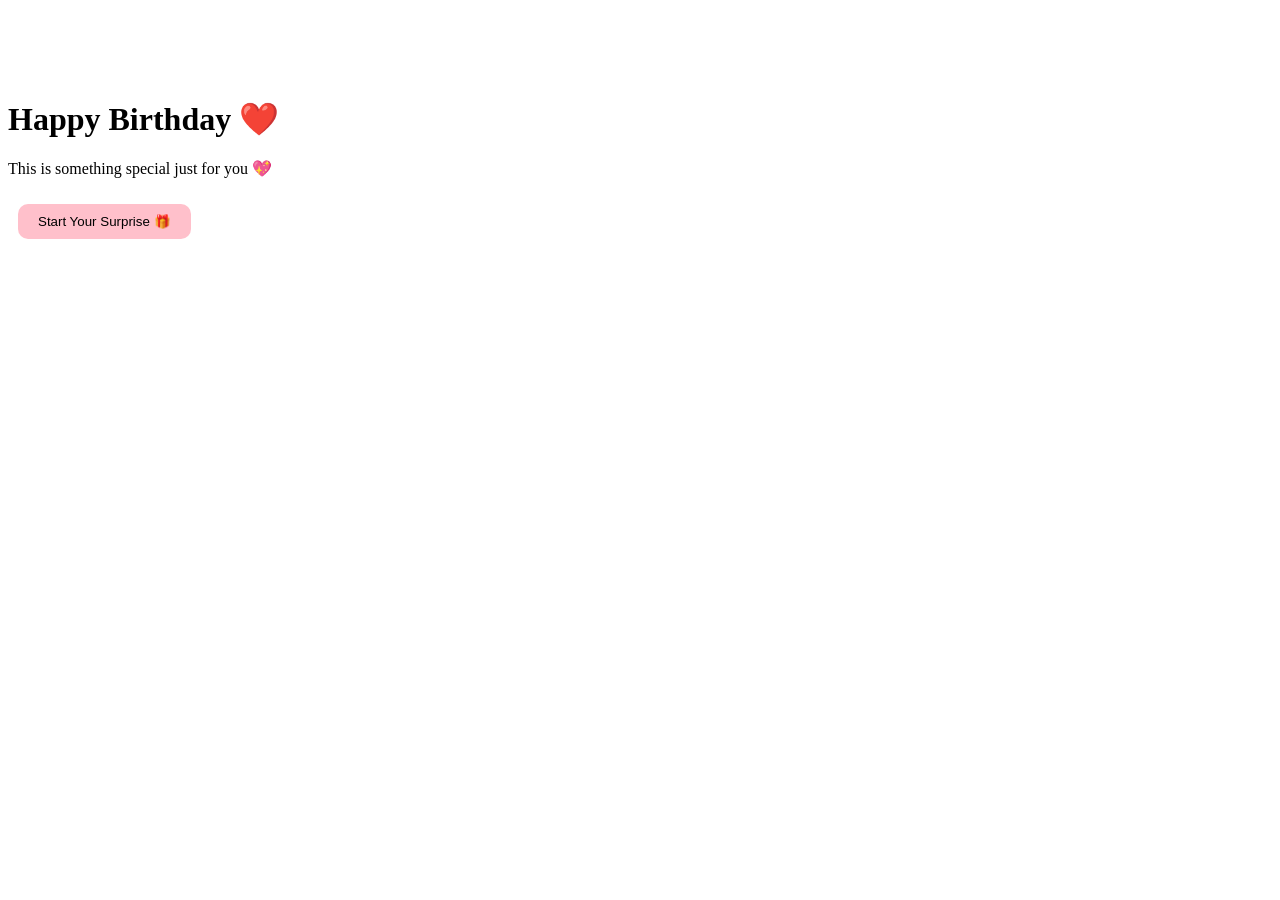
==== index.html @ 17ef3e40 "Add files via upload" ====
<!DOCTYPE html>
<html lang="en">
<head>
  <meta charset="UTF-8">
  <title>Birthday Surprise ❤️</title>
  <link rel="stylesheet" href="style.css">
</head>

<body>

<div class="container">

  <h1>Happy Birthday ❤️</h1>
  <p>This is something special just for you 💖</p>

  <button onclick="startQuiz()">Start Your Surprise 🎁</button>

  <div id="quiz" class="hidden">
    <h2 id="question"></h2>
    <div id="options"></div>
    <button onclick="checkAnswer()">Submit</button>
    <p id="result"></p>
    <h2 id="gift"></h2>
  </div>

</div>

<script src="script.js"></script>
</body>
</html>
---- style.css ----
🟢 2. style.css
body {
  font-family: Arial;
  background: #ffe4e6;
  text-align: center;
  margin: 0;
}

.container {
  margin-top: 100px;
}

button {
  padding: 10px 20px;
  margin: 10px;
  background: pink;
  border: none;
  border-radius: 10px;
  cursor: pointer;
}

.hidden {
  display: none;
}
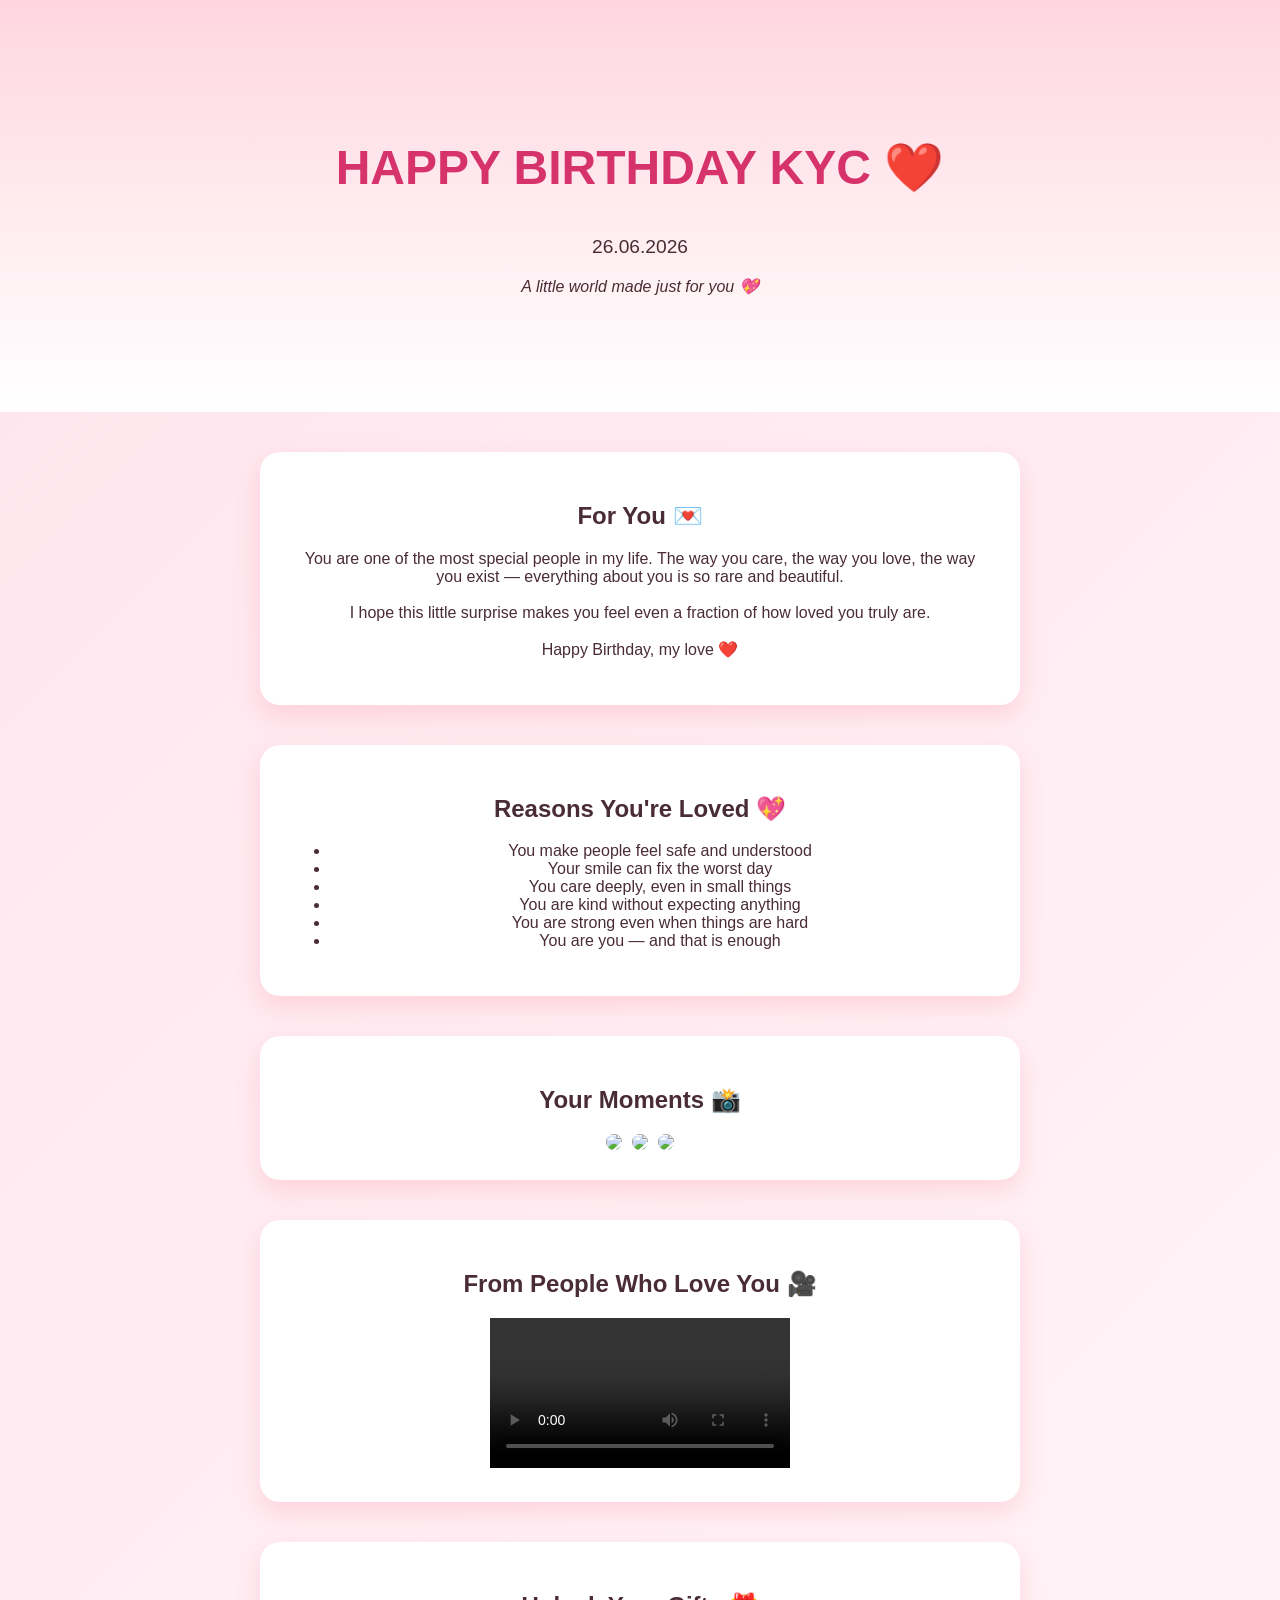
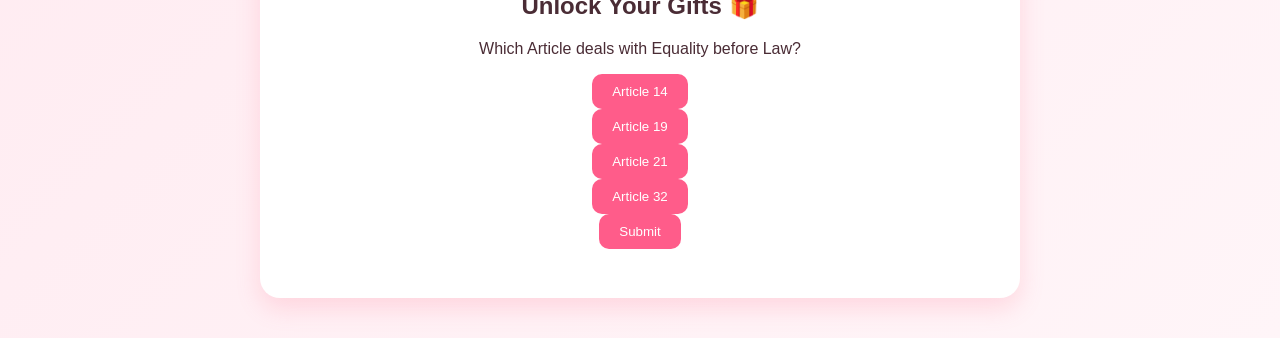
==== commit 46a60671: "Update index.html" ====
--- a/index.html
+++ b/index.html
@@ -1,29 +1,78 @@
 <!DOCTYPE html>
 <html lang="en">
 <head>
-  <meta charset="UTF-8">
-  <title>Birthday Surprise ❤️</title>
-  <link rel="stylesheet" href="style.css">
+  <meta charset="UTF-8" />
+  <title>Happy Birthday ❤️</title>
+  <link rel="stylesheet" href="style.css" />
 </head>
 
 <body>
 
-<div class="container">
+<!-- 🎬 HERO SECTION -->
+<section class="hero">
+  <h1>HAPPY BIRTHDAY KYC ❤️</h1>
+  <p class="date">26.06.2026</p>
+  <p class="tagline">A little world made just for you 💖</p>
+</section>
 
-  <h1>Happy Birthday ❤️</h1>
-  <p>This is something special just for you 💖</p>
+<!-- 💌 MESSAGE -->
+<section class="card">
+  <h2>For You 💌</h2>
+  <p>
+    You are one of the most special people in my life.  
+    The way you care, the way you love, the way you exist —  
+    everything about you is so rare and beautiful.  
+    <br><br>
+    I hope this little surprise makes you feel even a fraction  
+    of how loved you truly are.  
+    <br><br>
+    Happy Birthday, my love ❤️
+  </p>
+</section>
 
-  <button onclick="startQuiz()">Start Your Surprise 🎁</button>
+<!-- 💖 REASONS -->
+<section class="card">
+  <h2>Reasons You're Loved 💖</h2>
+  <ul>
+    <li>You make people feel safe and understood</li>
+    <li>Your smile can fix the worst day</li>
+    <li>You care deeply, even in small things</li>
+    <li>You are kind without expecting anything</li>
+    <li>You are strong even when things are hard</li>
+    <li>You are you — and that is enough</li>
+  </ul>
+</section>
 
-  <div id="quiz" class="hidden">
-    <h2 id="question"></h2>
-    <div id="options"></div>
-    <button onclick="checkAnswer()">Submit</button>
-    <p id="result"></p>
-    <h2 id="gift"></h2>
+<!-- 🖼️ PHOTOS -->
+<section class="card">
+  <h2>Your Moments 📸</h2>
+  <div class="gallery">
+    <img src="https://picsum.photos/300/200?1">
+    <img src="https://picsum.photos/300/200?2">
+    <img src="https://picsum.photos/300/200?3">
   </div>
+</section>
 
-</div>
+<!-- 🎥 VIDEOS -->
+<section class="card">
+  <h2>From People Who Love You 🎥</h2>
+  <video controls width="300">
+    <source src="your-video-link.mp4" type="video/mp4">
+  </video>
+</section>
+
+<!-- 🎁 QUIZ -->
+<section class="card">
+  <h2>Unlock Your Gifts 🎁</h2>
+
+  <p id="question"></p>
+  <div id="options"></div>
+
+  <button onclick="checkAnswer()">Submit</button>
+
+  <p id="result"></p>
+  <h3 id="gift"></h3>
+</section>
 
 <script src="script.js"></script>
 </body>
--- a/style.css
+++ b/style.css
@@ -1,24 +1,59 @@
-🟢 2. style.css
 body {
-  font-family: Arial;
-  background: #ffe4e6;
+  margin: 0;
+  font-family: 'Segoe UI', sans-serif;
+  background: linear-gradient(135deg, #ffe4ec, #fff5f8);
+  color: #4a2c35;
   text-align: center;
-  margin: 0;
 }
 
-.container {
-  margin-top: 100px;
+/* HERO */
+.hero {
+  padding: 100px 20px;
+  background: linear-gradient(to bottom, #ffd6e0, #fff);
 }
 
+.hero h1 {
+  font-size: 3rem;
+  color: #d6336c;
+}
+
+.date {
+  font-size: 1.2rem;
+  margin-top: 10px;
+}
+
+.tagline {
+  margin-top: 10px;
+  font-style: italic;
+}
+
+/* CARD */
+.card {
+  margin: 40px auto;
+  padding: 30px;
+  max-width: 700px;
+  background: white;
+  border-radius: 20px;
+  box-shadow: 0 10px 25px rgba(255, 105, 135, 0.2);
+}
+
+/* GALLERY */
+.gallery {
+  display: flex;
+  gap: 10px;
+  justify-content: center;
+}
+
+.gallery img {
+  border-radius: 10px;
+}
+
+/* BUTTON */
 button {
   padding: 10px 20px;
-  margin: 10px;
-  background: pink;
+  background: #ff5c8a;
   border: none;
   border-radius: 10px;
+  color: white;
   cursor: pointer;
 }
-
-.hidden {
-  display: none;
-}
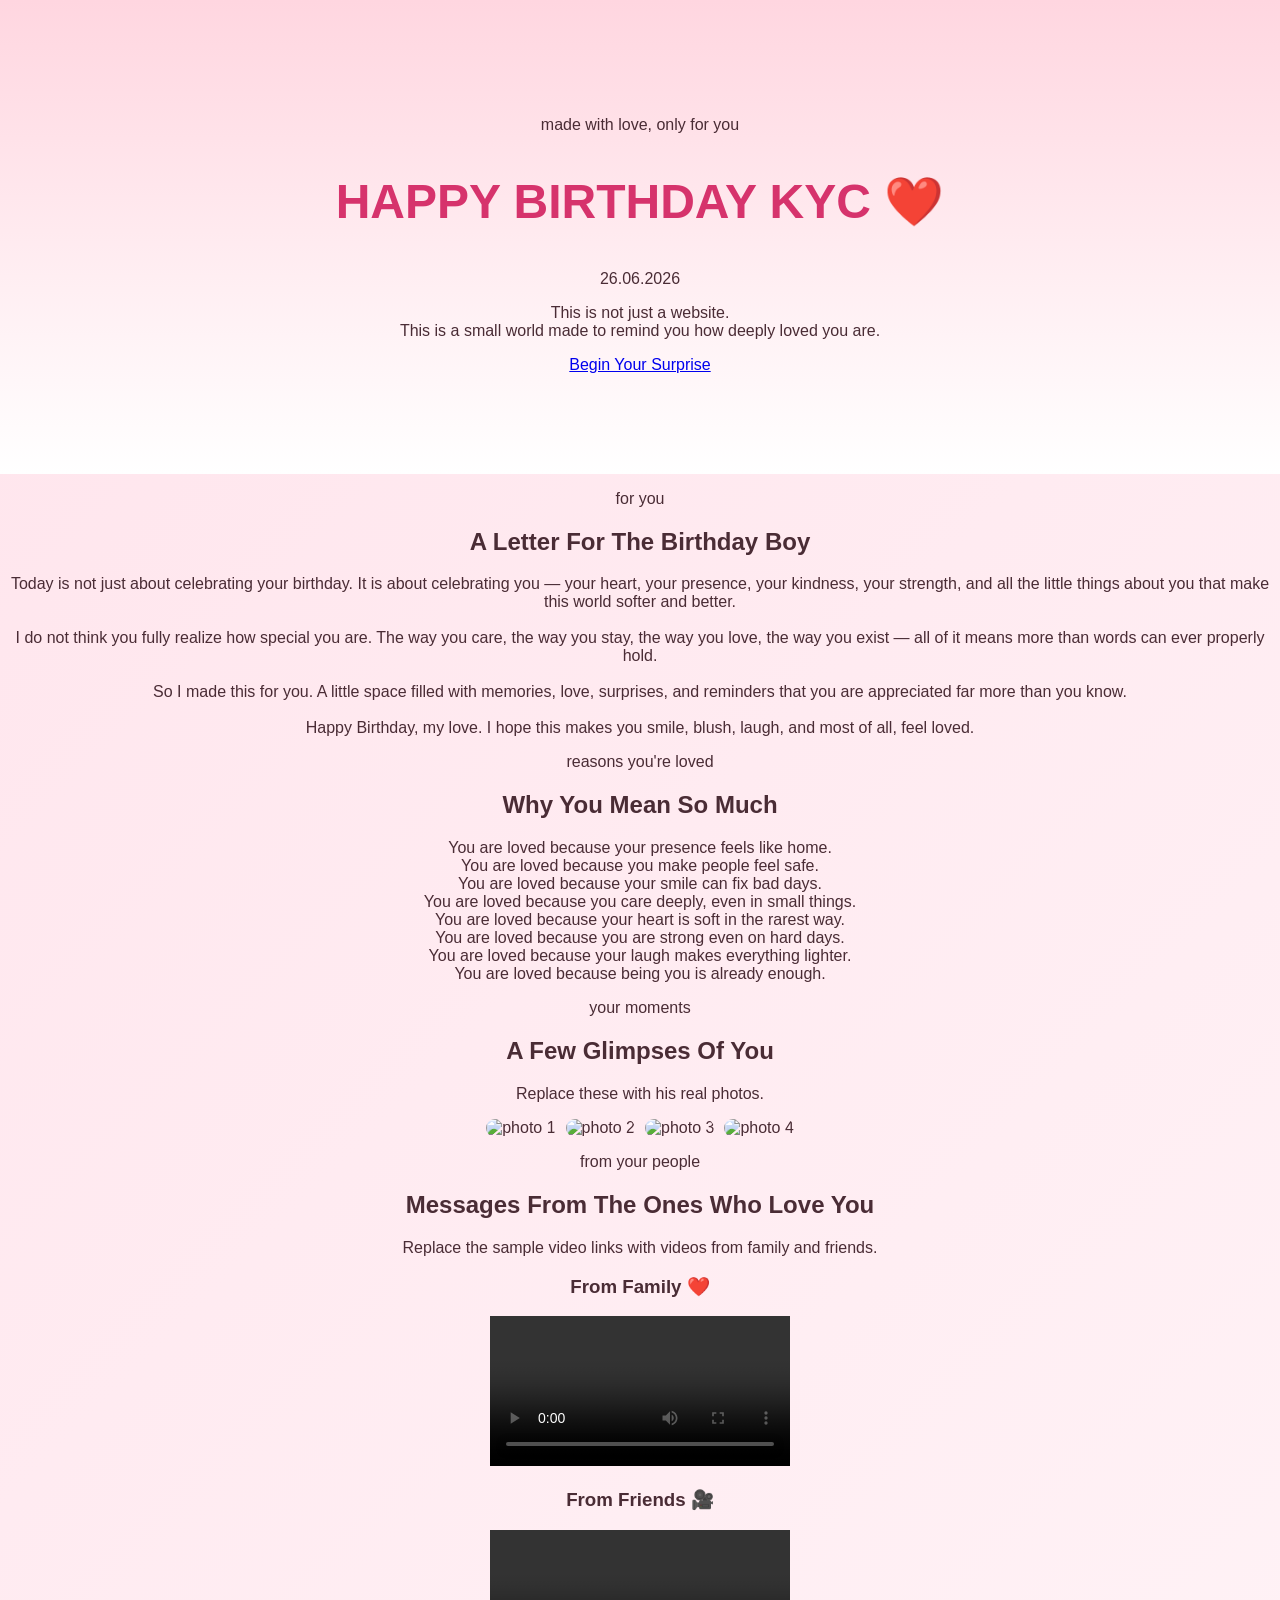
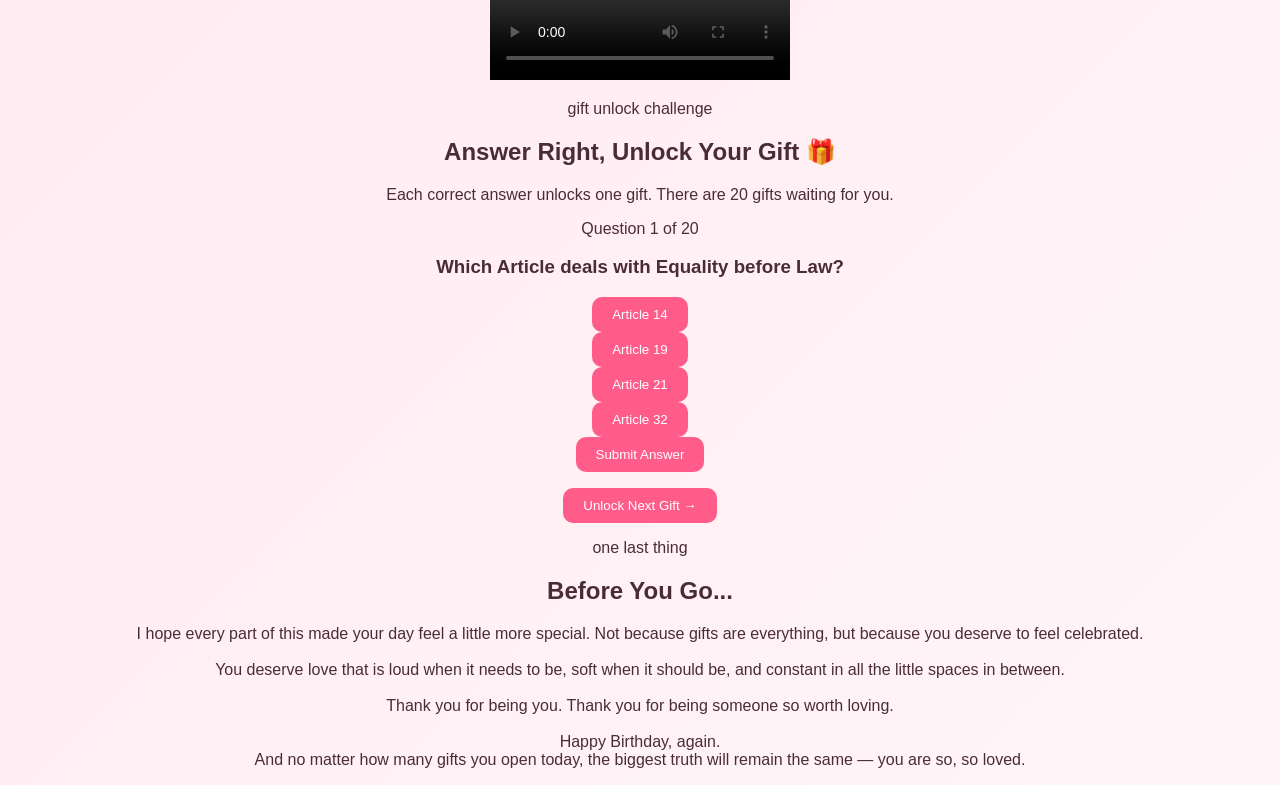
==== commit bd4c9bd9: "Update index.html" ====
--- a/index.html
+++ b/index.html
@@ -2,78 +2,138 @@
 <html lang="en">
 <head>
   <meta charset="UTF-8" />
+  <meta name="viewport" content="width=device-width, initial-scale=1.0" />
   <title>Happy Birthday ❤️</title>
   <link rel="stylesheet" href="style.css" />
 </head>
+<body>
+  <div class="background-glow"></div>
 
-<body>
+  <section class="hero">
+    <div class="hero-overlay"></div>
+    <div class="hero-content">
+      <p class="hero-tag">made with love, only for you</p>
+      <h1>HAPPY BIRTHDAY KYC ❤️</h1>
+      <p class="hero-date">26.06.2026</p>
+      <p class="hero-subtitle">
+        This is not just a website.<br />
+        This is a small world made to remind you how deeply loved you are.
+      </p>
+      <a href="#message" class="hero-button">Begin Your Surprise</a>
+    </div>
+  </section>
 
-<!-- 🎬 HERO SECTION -->
-<section class="hero">
-  <h1>HAPPY BIRTHDAY KYC ❤️</h1>
-  <p class="date">26.06.2026</p>
-  <p class="tagline">A little world made just for you 💖</p>
-</section>
+  <section class="section-card" id="message">
+    <p class="section-label">for you</p>
+    <h2>A Letter For The Birthday Boy</h2>
+    <p class="long-text">
+      Today is not just about celebrating your birthday. It is about celebrating
+      you — your heart, your presence, your kindness, your strength, and all the
+      little things about you that make this world softer and better.
+      <br /><br />
+      I do not think you fully realize how special you are. The way you care,
+      the way you stay, the way you love, the way you exist — all of it means
+      more than words can ever properly hold.
+      <br /><br />
+      So I made this for you. A little space filled with memories, love,
+      surprises, and reminders that you are appreciated far more than you know.
+      <br /><br />
+      Happy Birthday, my love. I hope this makes you smile, blush, laugh,
+      and most of all, feel loved.
+    </p>
+  </section>
 
-<!-- 💌 MESSAGE -->
-<section class="card">
-  <h2>For You 💌</h2>
-  <p>
-    You are one of the most special people in my life.  
-    The way you care, the way you love, the way you exist —  
-    everything about you is so rare and beautiful.  
-    <br><br>
-    I hope this little surprise makes you feel even a fraction  
-    of how loved you truly are.  
-    <br><br>
-    Happy Birthday, my love ❤️
-  </p>
-</section>
+  <section class="section-card">
+    <p class="section-label">reasons you're loved</p>
+    <h2>Why You Mean So Much</h2>
+    <div class="reasons-grid">
+      <div class="reason-box">You are loved because your presence feels like home.</div>
+      <div class="reason-box">You are loved because you make people feel safe.</div>
+      <div class="reason-box">You are loved because your smile can fix bad days.</div>
+      <div class="reason-box">You are loved because you care deeply, even in small things.</div>
+      <div class="reason-box">You are loved because your heart is soft in the rarest way.</div>
+      <div class="reason-box">You are loved because you are strong even on hard days.</div>
+      <div class="reason-box">You are loved because your laugh makes everything lighter.</div>
+      <div class="reason-box">You are loved because being you is already enough.</div>
+    </div>
+  </section>
 
-<!-- 💖 REASONS -->
-<section class="card">
-  <h2>Reasons You're Loved 💖</h2>
-  <ul>
-    <li>You make people feel safe and understood</li>
-    <li>Your smile can fix the worst day</li>
-    <li>You care deeply, even in small things</li>
-    <li>You are kind without expecting anything</li>
-    <li>You are strong even when things are hard</li>
-    <li>You are you — and that is enough</li>
-  </ul>
-</section>
+  <section class="section-card">
+    <p class="section-label">your moments</p>
+    <h2>A Few Glimpses Of You</h2>
+    <p class="small-note">Replace these with his real photos.</p>
+    <div class="gallery">
+      <img src="https://images.unsplash.com/photo-1500648767791-00dcc994a43e?auto=format&fit=crop&w=800&q=80" alt="photo 1">
+      <img src="https://images.unsplash.com/photo-1506794778202-cad84cf45f1d?auto=format&fit=crop&w=800&q=80" alt="photo 2">
+      <img src="https://images.unsplash.com/photo-1504593811423-6dd665756598?auto=format&fit=crop&w=800&q=80" alt="photo 3">
+      <img src="https://images.unsplash.com/photo-1504257432389-52343af06ae3?auto=format&fit=crop&w=800&q=80" alt="photo 4">
+    </div>
+  </section>
 
-<!-- 🖼️ PHOTOS -->
-<section class="card">
-  <h2>Your Moments 📸</h2>
-  <div class="gallery">
-    <img src="https://picsum.photos/300/200?1">
-    <img src="https://picsum.photos/300/200?2">
-    <img src="https://picsum.photos/300/200?3">
-  </div>
-</section>
+  <section class="section-card">
+    <p class="section-label">from your people</p>
+    <h2>Messages From The Ones Who Love You</h2>
+    <p class="small-note">Replace the sample video links with videos from family and friends.</p>
+    <div class="video-grid">
+      <div class="video-card">
+        <h3>From Family ❤️</h3>
+        <video controls>
+          <source src="family-video.mp4" type="video/mp4">
+        </video>
+      </div>
+      <div class="video-card">
+        <h3>From Friends 🎥</h3>
+        <video controls>
+          <source src="friends-video.mp4" type="video/mp4">
+        </video>
+      </div>
+    </div>
+  </section>
 
-<!-- 🎥 VIDEOS -->
-<section class="card">
-  <h2>From People Who Love You 🎥</h2>
-  <video controls width="300">
-    <source src="your-video-link.mp4" type="video/mp4">
-  </video>
-</section>
+  <section class="section-card quiz-section">
+    <p class="section-label">gift unlock challenge</p>
+    <h2>Answer Right, Unlock Your Gift 🎁</h2>
+    <p class="small-note">
+      Each correct answer unlocks one gift. There are 20 gifts waiting for you.
+    </p>
 
-<!-- 🎁 QUIZ -->
-<section class="card">
-  <h2>Unlock Your Gifts 🎁</h2>
+    <div class="progress-text" id="progressText">Question 1 of 20</div>
 
-  <p id="question"></p>
-  <div id="options"></div>
+    <div class="question-box">
+      <h3 id="question">Loading question...</h3>
+      <div id="options" class="options"></div>
+    </div>
 
-  <button onclick="checkAnswer()">Submit</button>
+    <button class="main-btn" onclick="checkAnswer()">Submit Answer</button>
 
-  <p id="result"></p>
-  <h3 id="gift"></h3>
-</section>
+    <p id="result" class="result-text"></p>
 
-<script src="script.js"></script>
+    <div id="giftReveal" class="gift-reveal hidden"></div>
+
+    <button id="nextBtn" class="next-btn hidden" onclick="nextQuestion()">
+      Unlock Next Gift →
+    </button>
+  </section>
+
+  <section class="section-card hidden" id="finalSection">
+    <p class="section-label">one last thing</p>
+    <h2>Before You Go...</h2>
+    <p class="long-text">
+      I hope every part of this made your day feel a little more special.
+      Not because gifts are everything, but because you deserve to feel celebrated.
+      <br /><br />
+      You deserve love that is loud when it needs to be, soft when it should be,
+      and constant in all the little spaces in between.
+      <br /><br />
+      Thank you for being you. Thank you for being someone so worth loving.
+      <br /><br />
+      Happy Birthday, again.<br />
+      And no matter how many gifts you open today,
+      the biggest truth will remain the same —
+      <span class="highlight-line">you are so, so loved.</span>
+    </p>
+  </section>
+
+  <script src="script.js"></script>
 </body>
 </html>
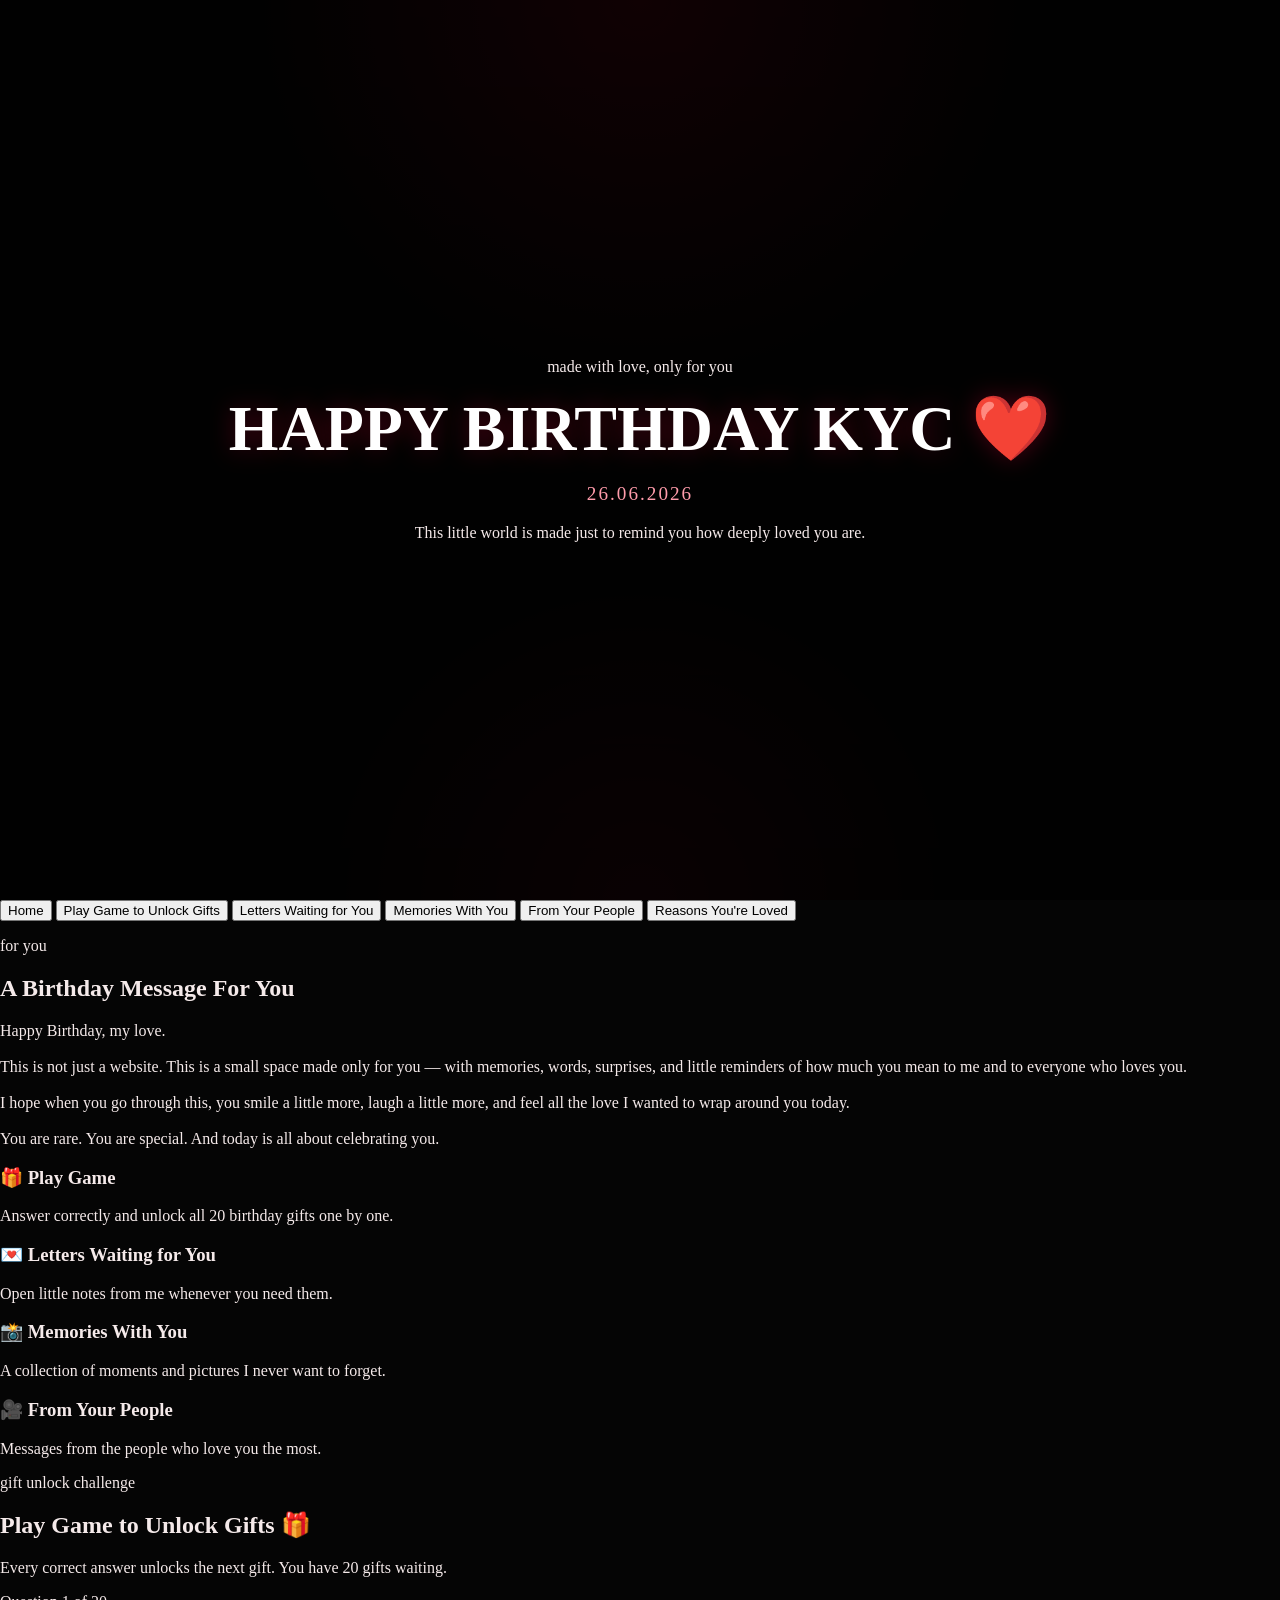
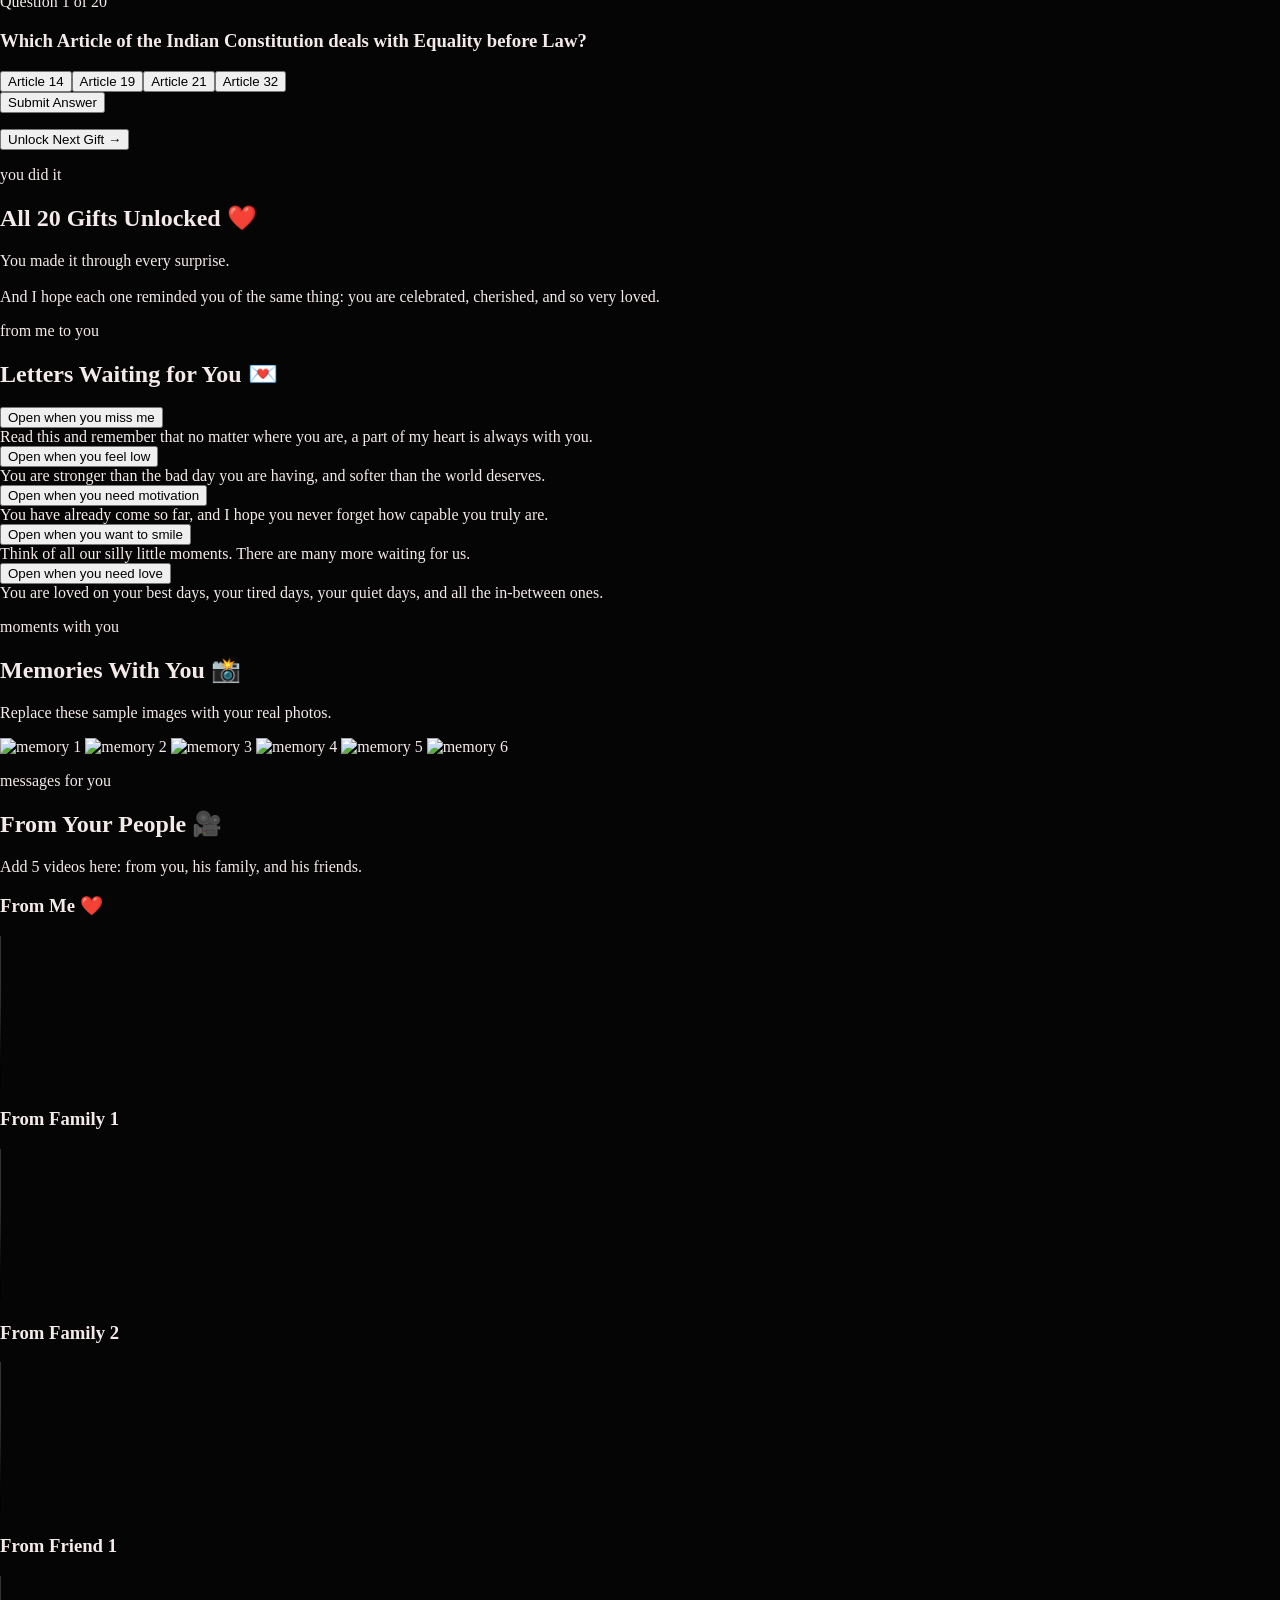
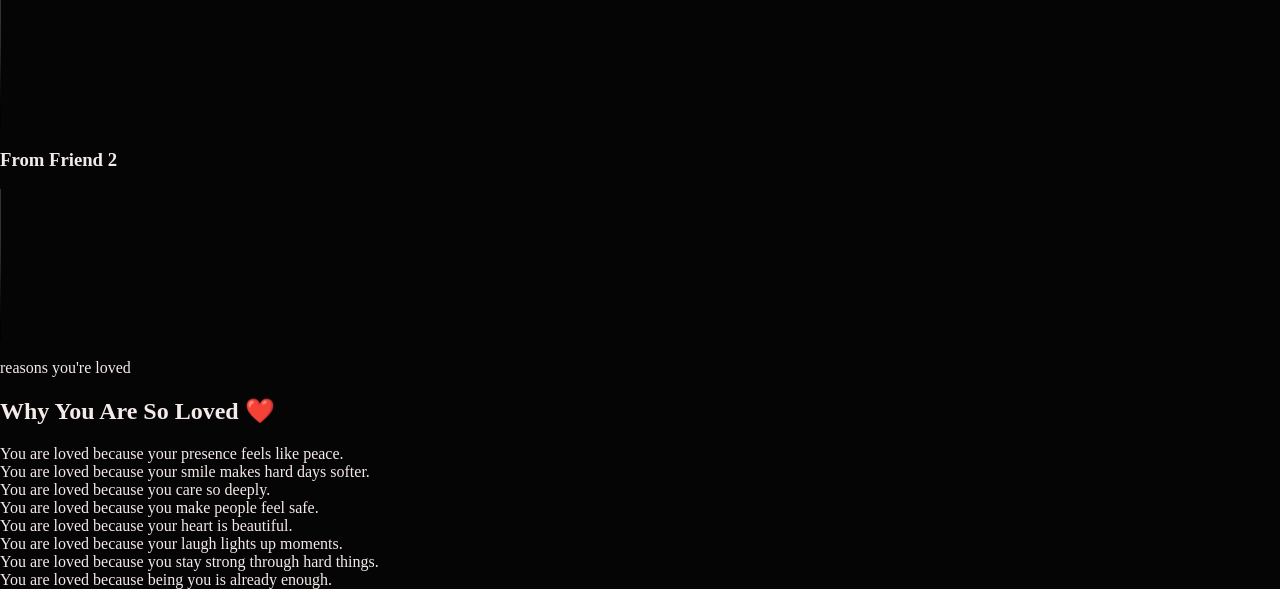
==== commit 903e2f14: "Update index.html" ====
--- a/index.html
+++ b/index.html
@@ -9,130 +9,222 @@
 <body>
   <div class="background-glow"></div>
 
-  <section class="hero">
-    <div class="hero-overlay"></div>
-    <div class="hero-content">
-      <p class="hero-tag">made with love, only for you</p>
+  <header class="hero">
+    <div class="hero-box">
+      <p class="mini-tag">made with love, only for you</p>
       <h1>HAPPY BIRTHDAY KYC ❤️</h1>
       <p class="hero-date">26.06.2026</p>
-      <p class="hero-subtitle">
-        This is not just a website.<br />
-        This is a small world made to remind you how deeply loved you are.
+      <p class="hero-text">
+        This little world is made just to remind you how deeply loved you are.
       </p>
-      <a href="#message" class="hero-button">Begin Your Surprise</a>
     </div>
-  </section>
-
-  <section class="section-card" id="message">
-    <p class="section-label">for you</p>
-    <h2>A Letter For The Birthday Boy</h2>
-    <p class="long-text">
-      Today is not just about celebrating your birthday. It is about celebrating
-      you — your heart, your presence, your kindness, your strength, and all the
-      little things about you that make this world softer and better.
-      <br /><br />
-      I do not think you fully realize how special you are. The way you care,
-      the way you stay, the way you love, the way you exist — all of it means
-      more than words can ever properly hold.
-      <br /><br />
-      So I made this for you. A little space filled with memories, love,
-      surprises, and reminders that you are appreciated far more than you know.
-      <br /><br />
-      Happy Birthday, my love. I hope this makes you smile, blush, laugh,
-      and most of all, feel loved.
-    </p>
-  </section>
-
-  <section class="section-card">
-    <p class="section-label">reasons you're loved</p>
-    <h2>Why You Mean So Much</h2>
-    <div class="reasons-grid">
-      <div class="reason-box">You are loved because your presence feels like home.</div>
-      <div class="reason-box">You are loved because you make people feel safe.</div>
-      <div class="reason-box">You are loved because your smile can fix bad days.</div>
-      <div class="reason-box">You are loved because you care deeply, even in small things.</div>
-      <div class="reason-box">You are loved because your heart is soft in the rarest way.</div>
-      <div class="reason-box">You are loved because you are strong even on hard days.</div>
-      <div class="reason-box">You are loved because your laugh makes everything lighter.</div>
-      <div class="reason-box">You are loved because being you is already enough.</div>
-    </div>
-  </section>
-
-  <section class="section-card">
-    <p class="section-label">your moments</p>
-    <h2>A Few Glimpses Of You</h2>
-    <p class="small-note">Replace these with his real photos.</p>
-    <div class="gallery">
-      <img src="https://images.unsplash.com/photo-1500648767791-00dcc994a43e?auto=format&fit=crop&w=800&q=80" alt="photo 1">
-      <img src="https://images.unsplash.com/photo-1506794778202-cad84cf45f1d?auto=format&fit=crop&w=800&q=80" alt="photo 2">
-      <img src="https://images.unsplash.com/photo-1504593811423-6dd665756598?auto=format&fit=crop&w=800&q=80" alt="photo 3">
-      <img src="https://images.unsplash.com/photo-1504257432389-52343af06ae3?auto=format&fit=crop&w=800&q=80" alt="photo 4">
-    </div>
-  </section>
-
-  <section class="section-card">
-    <p class="section-label">from your people</p>
-    <h2>Messages From The Ones Who Love You</h2>
-    <p class="small-note">Replace the sample video links with videos from family and friends.</p>
-    <div class="video-grid">
-      <div class="video-card">
-        <h3>From Family ❤️</h3>
-        <video controls>
-          <source src="family-video.mp4" type="video/mp4">
-        </video>
-      </div>
-      <div class="video-card">
-        <h3>From Friends 🎥</h3>
-        <video controls>
-          <source src="friends-video.mp4" type="video/mp4">
-        </video>
-      </div>
-    </div>
-  </section>
-
-  <section class="section-card quiz-section">
-    <p class="section-label">gift unlock challenge</p>
-    <h2>Answer Right, Unlock Your Gift 🎁</h2>
-    <p class="small-note">
-      Each correct answer unlocks one gift. There are 20 gifts waiting for you.
-    </p>
-
-    <div class="progress-text" id="progressText">Question 1 of 20</div>
-
-    <div class="question-box">
-      <h3 id="question">Loading question...</h3>
-      <div id="options" class="options"></div>
-    </div>
-
-    <button class="main-btn" onclick="checkAnswer()">Submit Answer</button>
-
-    <p id="result" class="result-text"></p>
-
-    <div id="giftReveal" class="gift-reveal hidden"></div>
-
-    <button id="nextBtn" class="next-btn hidden" onclick="nextQuestion()">
-      Unlock Next Gift →
-    </button>
-  </section>
-
-  <section class="section-card hidden" id="finalSection">
-    <p class="section-label">one last thing</p>
-    <h2>Before You Go...</h2>
-    <p class="long-text">
-      I hope every part of this made your day feel a little more special.
-      Not because gifts are everything, but because you deserve to feel celebrated.
-      <br /><br />
-      You deserve love that is loud when it needs to be, soft when it should be,
-      and constant in all the little spaces in between.
-      <br /><br />
-      Thank you for being you. Thank you for being someone so worth loving.
-      <br /><br />
-      Happy Birthday, again.<br />
-      And no matter how many gifts you open today,
-      the biggest truth will remain the same —
-      <span class="highlight-line">you are so, so loved.</span>
-    </p>
-  </section>
+  </header>
+
+  <nav class="menu">
+    <button class="menu-btn active" onclick="showSection('home', this)">Home</button>
+    <button class="menu-btn" onclick="showSection('game', this)">Play Game to Unlock Gifts</button>
+    <button class="menu-btn" onclick="showSection('letters', this)">Letters Waiting for You</button>
+    <button class="menu-btn" onclick="showSection('memories', this)">Memories With You</button>
+    <button class="menu-btn" onclick="showSection('videos', this)">From Your People</button>
+    <button class="menu-btn" onclick="showSection('reasons', this)">Reasons You're Loved</button>
+  </nav>
+
+  <main class="main-wrap">
+
+    <!-- HOME -->
+    <section id="home" class="content-section show">
+      <div class="card">
+        <p class="section-label">for you</p>
+        <h2>A Birthday Message For You</h2>
+        <p class="long-text">
+          Happy Birthday, my love.
+          <br><br>
+          This is not just a website. This is a small space made only for you —
+          with memories, words, surprises, and little reminders of how much you
+          mean to me and to everyone who loves you.
+          <br><br>
+          I hope when you go through this, you smile a little more, laugh a little
+          more, and feel all the love I wanted to wrap around you today.
+          <br><br>
+          You are rare. You are special. And today is all about celebrating you.
+        </p>
+      </div>
+
+      <div class="home-grid">
+        <div class="small-card">
+          <h3>🎁 Play Game</h3>
+          <p>Answer correctly and unlock all 20 birthday gifts one by one.</p>
+        </div>
+        <div class="small-card">
+          <h3>💌 Letters Waiting for You</h3>
+          <p>Open little notes from me whenever you need them.</p>
+        </div>
+        <div class="small-card">
+          <h3>📸 Memories With You</h3>
+          <p>A collection of moments and pictures I never want to forget.</p>
+        </div>
+        <div class="small-card">
+          <h3>🎥 From Your People</h3>
+          <p>Messages from the people who love you the most.</p>
+        </div>
+      </div>
+    </section>
+
+    <!-- GAME -->
+    <section id="game" class="content-section">
+      <div class="card">
+        <p class="section-label">gift unlock challenge</p>
+        <h2>Play Game to Unlock Gifts 🎁</h2>
+        <p class="small-note">
+          Every correct answer unlocks the next gift. You have 20 gifts waiting.
+        </p>
+
+        <div id="progressText" class="progress-text">Question 1 of 20</div>
+
+        <div class="question-box">
+          <h3 id="question">Loading question...</h3>
+          <div id="options" class="options"></div>
+        </div>
+
+        <button class="main-btn" onclick="checkAnswer()">Submit Answer</button>
+
+        <p id="result" class="result-text"></p>
+
+        <div id="giftReveal" class="gift-reveal hidden"></div>
+
+        <button id="nextBtn" class="next-btn hidden" onclick="nextQuestion()">
+          Unlock Next Gift →
+        </button>
+      </div>
+
+      <div id="finalGameMessage" class="card hidden">
+        <p class="section-label">you did it</p>
+        <h2>All 20 Gifts Unlocked ❤️</h2>
+        <p class="long-text">
+          You made it through every surprise.
+          <br><br>
+          And I hope each one reminded you of the same thing:
+          you are celebrated, cherished, and so very loved.
+        </p>
+      </div>
+    </section>
+
+    <!-- LETTERS -->
+    <section id="letters" class="content-section">
+      <div class="card">
+        <p class="section-label">from me to you</p>
+        <h2>Letters Waiting for You 💌</h2>
+        <div class="letters-grid">
+          <button class="letter-btn" onclick="toggleLetter(this)">Open when you miss me</button>
+          <div class="letter-text hidden-letter">
+            Read this and remember that no matter where you are, a part of my heart is always with you.
+          </div>
+
+          <button class="letter-btn" onclick="toggleLetter(this)">Open when you feel low</button>
+          <div class="letter-text hidden-letter">
+            You are stronger than the bad day you are having, and softer than the world deserves.
+          </div>
+
+          <button class="letter-btn" onclick="toggleLetter(this)">Open when you need motivation</button>
+          <div class="letter-text hidden-letter">
+            You have already come so far, and I hope you never forget how capable you truly are.
+          </div>
+
+          <button class="letter-btn" onclick="toggleLetter(this)">Open when you want to smile</button>
+          <div class="letter-text hidden-letter">
+            Think of all our silly little moments. There are many more waiting for us.
+          </div>
+
+          <button class="letter-btn" onclick="toggleLetter(this)">Open when you need love</button>
+          <div class="letter-text hidden-letter">
+            You are loved on your best days, your tired days, your quiet days, and all the in-between ones.
+          </div>
+        </div>
+      </div>
+    </section>
+
+    <!-- MEMORIES -->
+    <section id="memories" class="content-section">
+      <div class="card">
+        <p class="section-label">moments with you</p>
+        <h2>Memories With You 📸</h2>
+        <p class="small-note">Replace these sample images with your real photos.</p>
+        <div class="gallery">
+          <img src="photos/pic1.jpg" alt="memory 1">
+          <img src="photos/pic2.jpg" alt="memory 2">
+          <img src="photos/pic3.jpg" alt="memory 3">
+          <img src="photos/pic4.jpg" alt="memory 4">
+          <img src="photos/pic5.jpg" alt="memory 5">
+          <img src="photos/pic6.jpg" alt="memory 6">
+        </div>
+      </div>
+    </section>
+
+    <!-- VIDEOS -->
+    <section id="videos" class="content-section">
+      <div class="card">
+        <p class="section-label">messages for you</p>
+        <h2>From Your People 🎥</h2>
+        <p class="small-note">Add 5 videos here: from you, his family, and his friends.</p>
+
+        <div class="video-grid">
+          <div class="video-card">
+            <h3>From Me ❤️</h3>
+            <video controls>
+              <source src="videos/video1.mp4" type="video/mp4">
+            </video>
+          </div>
+
+          <div class="video-card">
+            <h3>From Family 1</h3>
+            <video controls>
+              <source src="videos/video2.mp4" type="video/mp4">
+            </video>
+          </div>
+
+          <div class="video-card">
+            <h3>From Family 2</h3>
+            <video controls>
+              <source src="videos/video3.mp4" type="video/mp4">
+            </video>
+          </div>
+
+          <div class="video-card">
+            <h3>From Friend 1</h3>
+            <video controls>
+              <source src="videos/video4.mp4" type="video/mp4">
+            </video>
+          </div>
+
+          <div class="video-card">
+            <h3>From Friend 2</h3>
+            <video controls>
+              <source src="videos/video5.mp4" type="video/mp4">
+            </video>
+          </div>
+        </div>
+      </div>
+    </section>
+
+    <!-- REASONS -->
+    <section id="reasons" class="content-section">
+      <div class="card">
+        <p class="section-label">reasons you're loved</p>
+        <h2>Why You Are So Loved ❤️</h2>
+        <div class="reasons-grid">
+          <div class="reason-box">You are loved because your presence feels like peace.</div>
+          <div class="reason-box">You are loved because your smile makes hard days softer.</div>
+          <div class="reason-box">You are loved because you care so deeply.</div>
+          <div class="reason-box">You are loved because you make people feel safe.</div>
+          <div class="reason-box">You are loved because your heart is beautiful.</div>
+          <div class="reason-box">You are loved because your laugh lights up moments.</div>
+          <div class="reason-box">You are loved because you stay strong through hard things.</div>
+          <div class="reason-box">You are loved because being you is already enough.</div>
+        </div>
+      </div>
+    </section>
+
+  </main>
 
   <script src="script.js"></script>
 </body>
--- a/style.css
+++ b/style.css
@@ -1,59 +1,78 @@
+* {
+  box-sizing: border-box;
+}
+
+html {
+  scroll-behavior: smooth;
+}
+
 body {
   margin: 0;
-  font-family: 'Segoe UI', sans-serif;
-  background: linear-gradient(135deg, #ffe4ec, #fff5f8);
-  color: #4a2c35;
-  text-align: center;
+  font-family: "Georgia", "Times New Roman", serif;
+  background: #050505;
+  color: #f5eaea;
+  overflow-x: hidden;
 }
 
-/* HERO */
+.background-glow {
+  position: fixed;
+  inset: 0;
+  background:
+    radial-gradient(circle at top, rgba(180, 0, 30, 0.22), transparent 35%),
+    radial-gradient(circle at bottom, rgba(255, 0, 60, 0.12), transparent 30%);
+  pointer-events: none;
+  z-index: 0;
+}
+
 .hero {
-  padding: 100px 20px;
-  background: linear-gradient(to bottom, #ffd6e0, #fff);
+  min-height: 100vh;
+  display: flex;
+  align-items: center;
+  justify-content: center;
+  text-align: center;
+  padding: 40px 20px;
+  position: relative;
+  background:
+    linear-gradient(rgba(0,0,0,0.62), rgba(0,0,0,0.72)),
+    url("https://images.unsplash.com/photo-1516589178581-6cd7833ae3b2?auto=format&fit=crop&w=1400&q=80") center/cover no-repeat;
+}
+
+.hero-overlay {
+  position: absolute;
+  inset: 0;
+  background: linear-gradient(to bottom, rgba(0,0,0,0.1), rgba(0,0,0,0.78));
+}
+
+.hero-content {
+  position: relative;
+  z-index: 2;
+  max-width: 850px;
+}
+
+.hero-tag {
+  color: #ff7b93;
+  letter-spacing: 3px;
+  text-transform: uppercase;
+  font-size: 12px;
+  margin-bottom: 18px;
 }
 
 .hero h1 {
-  font-size: 3rem;
-  color: #d6336c;
+  font-size: 4rem;
+  margin: 0;
+  line-height: 1.15;
+  color: #ffffff;
+  text-shadow: 0 0 24px rgba(255, 0, 60, 0.28);
 }
 
-.date {
+.hero-date {
   font-size: 1.2rem;
-  margin-top: 10px;
+  color: #ff9cab;
+  margin-top: 18px;
+  letter-spacing: 2px;
 }
 
-.tagline {
-  margin-top: 10px;
-  font-style: italic;
-}
-
-/* CARD */
-.card {
-  margin: 40px auto;
-  padding: 30px;
-  max-width: 700px;
-  background: white;
-  border-radius: 20px;
-  box-shadow: 0 10px 25px rgba(255, 105, 135, 0.2);
-}
-
-/* GALLERY */
-.gallery {
-  display: flex;
-  gap: 10px;
-  justify-content: center;
-}
-
-.gallery img {
-  border-radius: 10px;
-}
-
-/* BUTTON */
-button {
-  padding: 10px 20px;
-  background: #ff5c8a;
-  border: none;
-  border-radius: 10px;
-  color: white;
-  cursor: pointer;
-}
+.hero-subtitle {
+  margin: 24px auto 0;
+  max-width: 650px;
+  color: #
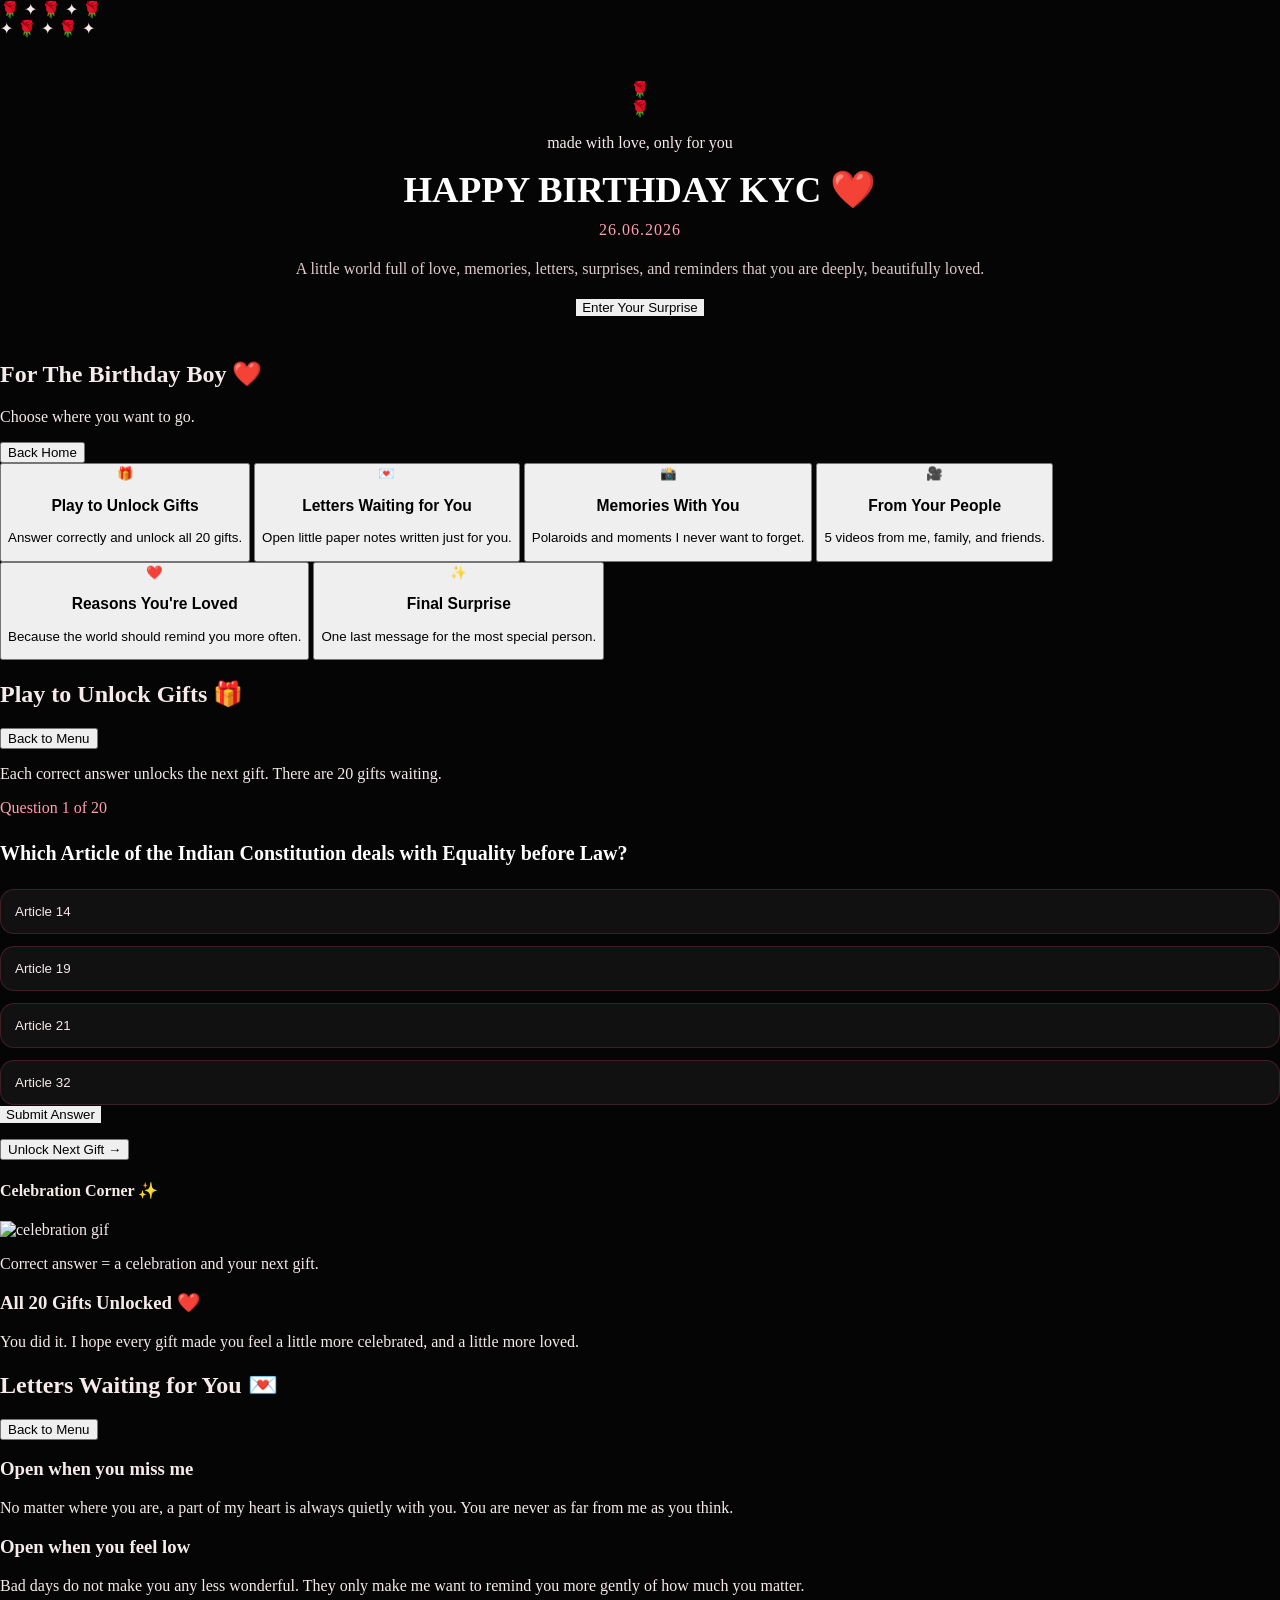
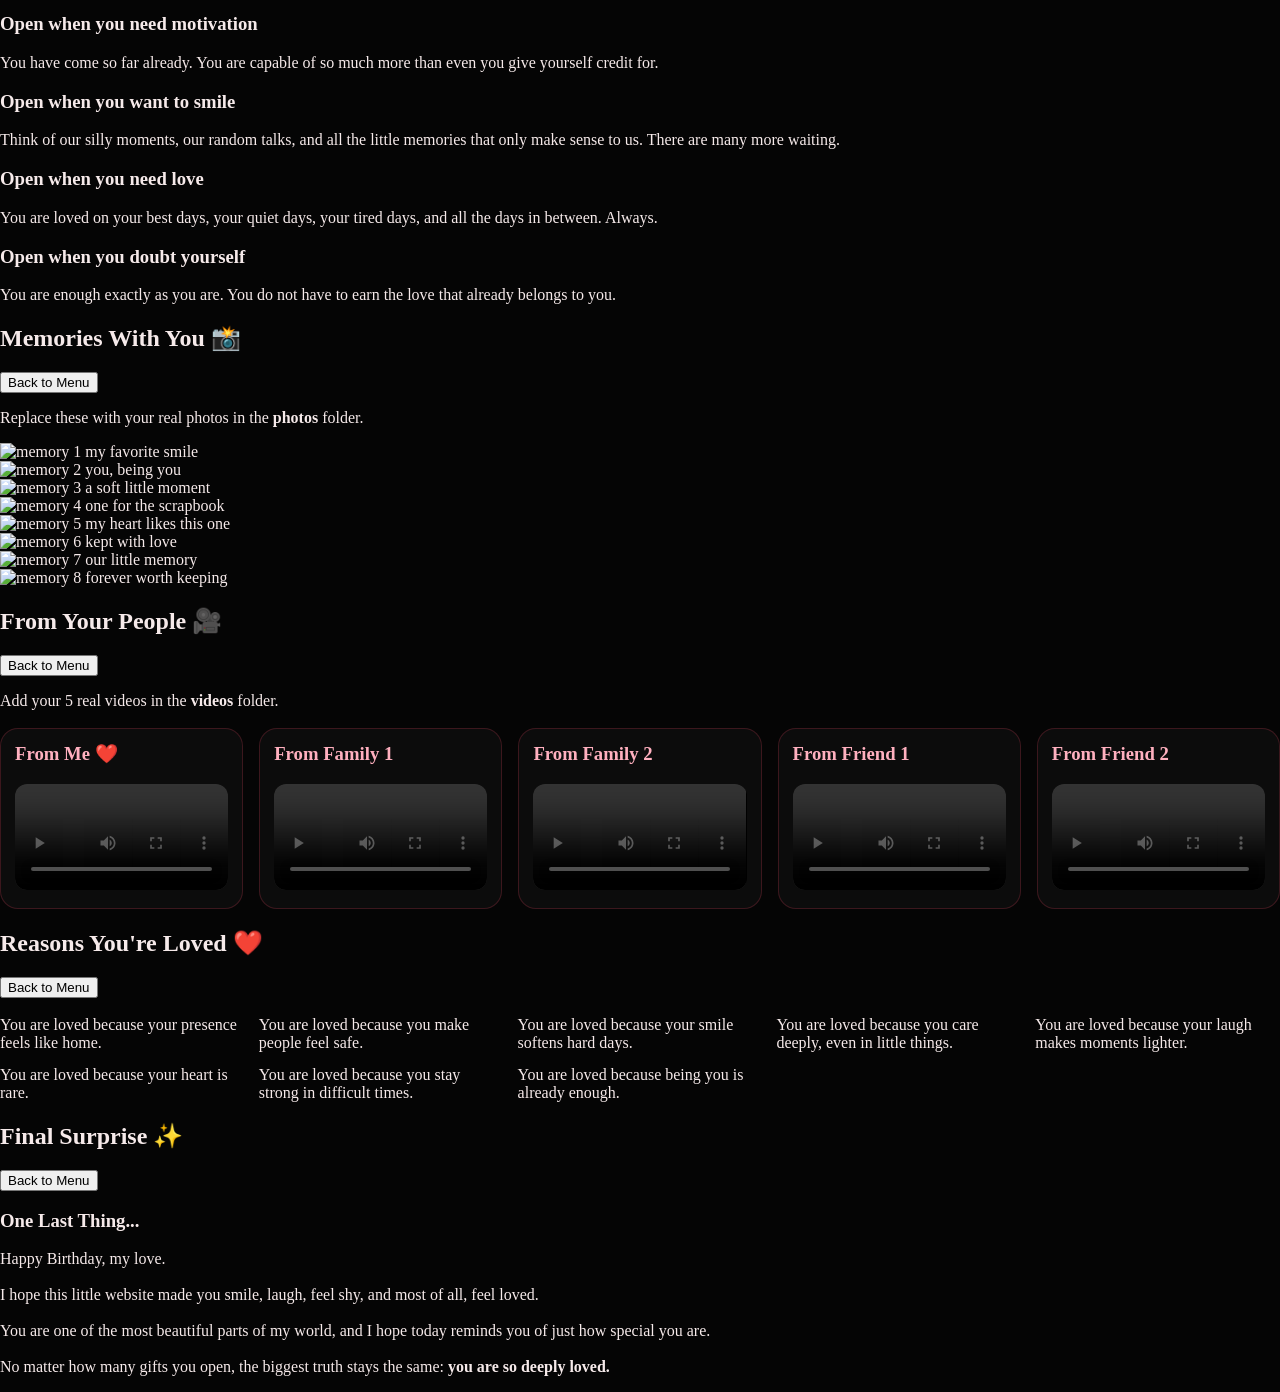
==== commit 981d9191: "Update index.html" ====
--- a/index.html
+++ b/index.html
@@ -7,224 +7,302 @@
   <link rel="stylesheet" href="style.css" />
 </head>
 <body>
-  <div class="background-glow"></div>
-
-  <header class="hero">
-    <div class="hero-box">
-      <p class="mini-tag">made with love, only for you</p>
+  <div class="bg-glow"></div>
+  <div class="petals petals-left">🌹 ✦ 🌹 ✦ 🌹</div>
+  <div class="petals petals-right">✦ 🌹 ✦ 🌹 ✦</div>
+
+  <section class="hero" id="hero">
+    <div class="hero-card animate-in">
+      <div class="hero-flower tl">🌹</div>
+      <div class="hero-flower tr">🌹</div>
+      <p class="hero-tag">made with love, only for you</p>
       <h1>HAPPY BIRTHDAY KYC ❤️</h1>
       <p class="hero-date">26.06.2026</p>
       <p class="hero-text">
-        This little world is made just to remind you how deeply loved you are.
+        A little world full of love, memories, letters, surprises, and reminders
+        that you are deeply, beautifully loved.
       </p>
-    </div>
-  </header>
-
-  <nav class="menu">
-    <button class="menu-btn active" onclick="showSection('home', this)">Home</button>
-    <button class="menu-btn" onclick="showSection('game', this)">Play Game to Unlock Gifts</button>
-    <button class="menu-btn" onclick="showSection('letters', this)">Letters Waiting for You</button>
-    <button class="menu-btn" onclick="showSection('memories', this)">Memories With You</button>
-    <button class="menu-btn" onclick="showSection('videos', this)">From Your People</button>
-    <button class="menu-btn" onclick="showSection('reasons', this)">Reasons You're Loved</button>
-  </nav>
-
-  <main class="main-wrap">
-
-    <!-- HOME -->
-    <section id="home" class="content-section show">
-      <div class="card">
-        <p class="section-label">for you</p>
-        <h2>A Birthday Message For You</h2>
-        <p class="long-text">
-          Happy Birthday, my love.
-          <br><br>
-          This is not just a website. This is a small space made only for you —
-          with memories, words, surprises, and little reminders of how much you
-          mean to me and to everyone who loves you.
-          <br><br>
-          I hope when you go through this, you smile a little more, laugh a little
-          more, and feel all the love I wanted to wrap around you today.
-          <br><br>
-          You are rare. You are special. And today is all about celebrating you.
-        </p>
-      </div>
-
-      <div class="home-grid">
-        <div class="small-card">
-          <h3>🎁 Play Game</h3>
-          <p>Answer correctly and unlock all 20 birthday gifts one by one.</p>
-        </div>
-        <div class="small-card">
-          <h3>💌 Letters Waiting for You</h3>
-          <p>Open little notes from me whenever you need them.</p>
-        </div>
-        <div class="small-card">
-          <h3>📸 Memories With You</h3>
-          <p>A collection of moments and pictures I never want to forget.</p>
-        </div>
-        <div class="small-card">
-          <h3>🎥 From Your People</h3>
-          <p>Messages from the people who love you the most.</p>
-        </div>
-      </div>
-    </section>
-
-    <!-- GAME -->
-    <section id="game" class="content-section">
-      <div class="card">
-        <p class="section-label">gift unlock challenge</p>
-        <h2>Play Game to Unlock Gifts 🎁</h2>
-        <p class="small-note">
-          Every correct answer unlocks the next gift. You have 20 gifts waiting.
-        </p>
-
-        <div id="progressText" class="progress-text">Question 1 of 20</div>
-
-        <div class="question-box">
+      <button class="main-btn" onclick="enterWebsite()">Enter Your Surprise</button>
+    </div>
+  </section>
+
+  <section class="dashboard hidden" id="dashboard">
+    <div class="topbar">
+      <div>
+        <h2>For The Birthday Boy ❤️</h2>
+        <p>Choose where you want to go.</p>
+      </div>
+      <button class="ghost-btn" onclick="goHome()">Back Home</button>
+    </div>
+
+    <div class="dashboard-grid">
+      <button class="dash-card" onclick="openSection('game')">
+        <div class="icon">🎁</div>
+        <h3>Play to Unlock Gifts</h3>
+        <p>Answer correctly and unlock all 20 gifts.</p>
+      </button>
+
+      <button class="dash-card" onclick="openSection('letters')">
+        <div class="icon">💌</div>
+        <h3>Letters Waiting for You</h3>
+        <p>Open little paper notes written just for you.</p>
+      </button>
+
+      <button class="dash-card" onclick="openSection('memories')">
+        <div class="icon">📸</div>
+        <h3>Memories With You</h3>
+        <p>Polaroids and moments I never want to forget.</p>
+      </button>
+
+      <button class="dash-card" onclick="openSection('videos')">
+        <div class="icon">🎥</div>
+        <h3>From Your People</h3>
+        <p>5 videos from me, family, and friends.</p>
+      </button>
+
+      <button class="dash-card" onclick="openSection('reasons')">
+        <div class="icon">❤️</div>
+        <h3>Reasons You're Loved</h3>
+        <p>Because the world should remind you more often.</p>
+      </button>
+
+      <button class="dash-card" onclick="openSection('final')">
+        <div class="icon">✨</div>
+        <h3>Final Surprise</h3>
+        <p>One last message for the most special person.</p>
+      </button>
+    </div>
+  </section>
+
+  <section class="panel hidden" id="gamePanel">
+    <div class="panel-wrap animate-up">
+      <div class="panel-top">
+        <h2>Play to Unlock Gifts 🎁</h2>
+        <button class="ghost-btn" onclick="closePanels()">Back to Menu</button>
+      </div>
+
+      <p class="panel-sub">Each correct answer unlocks the next gift. There are 20 gifts waiting.</p>
+
+      <div class="game-layout">
+        <div class="quiz-box">
+          <div id="progressText" class="progress-text">Question 1 of 20</div>
           <h3 id="question">Loading question...</h3>
           <div id="options" class="options"></div>
-        </div>
-
-        <button class="main-btn" onclick="checkAnswer()">Submit Answer</button>
-
-        <p id="result" class="result-text"></p>
-
-        <div id="giftReveal" class="gift-reveal hidden"></div>
-
-        <button id="nextBtn" class="next-btn hidden" onclick="nextQuestion()">
-          Unlock Next Gift →
-        </button>
-      </div>
-
-      <div id="finalGameMessage" class="card hidden">
-        <p class="section-label">you did it</p>
-        <h2>All 20 Gifts Unlocked ❤️</h2>
-        <p class="long-text">
-          You made it through every surprise.
-          <br><br>
-          And I hope each one reminded you of the same thing:
-          you are celebrated, cherished, and so very loved.
+          <button class="main-btn" onclick="checkAnswer()">Submit Answer</button>
+          <p id="result" class="result-text"></p>
+          <div id="giftReveal" class="gift-reveal hidden"></div>
+          <button id="nextBtn" class="secondary-btn hidden" onclick="nextQuestion()">Unlock Next Gift →</button>
+        </div>
+
+        <div class="celebration-box">
+          <h4>Celebration Corner ✨</h4>
+          <img
+            id="celebrationGif"
+            class="celebration-gif"
+            src="https://media.giphy.com/media/26u4cqiYI30juCOGY/giphy.gif"
+            alt="celebration gif"
+          />
+          <p>Correct answer = a celebration and your next gift.</p>
+        </div>
+      </div>
+
+      <div id="finalGameMessage" class="paper-note hidden">
+        <h3>All 20 Gifts Unlocked ❤️</h3>
+        <p>
+          You did it. I hope every gift made you feel a little more celebrated,
+          and a little more loved.
         </p>
       </div>
-    </section>
-
-    <!-- LETTERS -->
-    <section id="letters" class="content-section">
-      <div class="card">
-        <p class="section-label">from me to you</p>
+    </div>
+  </section>
+
+  <section class="panel hidden" id="lettersPanel">
+    <div class="panel-wrap animate-up">
+      <div class="panel-top">
         <h2>Letters Waiting for You 💌</h2>
-        <div class="letters-grid">
-          <button class="letter-btn" onclick="toggleLetter(this)">Open when you miss me</button>
-          <div class="letter-text hidden-letter">
-            Read this and remember that no matter where you are, a part of my heart is always with you.
-          </div>
-
-          <button class="letter-btn" onclick="toggleLetter(this)">Open when you feel low</button>
-          <div class="letter-text hidden-letter">
-            You are stronger than the bad day you are having, and softer than the world deserves.
-          </div>
-
-          <button class="letter-btn" onclick="toggleLetter(this)">Open when you need motivation</button>
-          <div class="letter-text hidden-letter">
-            You have already come so far, and I hope you never forget how capable you truly are.
-          </div>
-
-          <button class="letter-btn" onclick="toggleLetter(this)">Open when you want to smile</button>
-          <div class="letter-text hidden-letter">
-            Think of all our silly little moments. There are many more waiting for us.
-          </div>
-
-          <button class="letter-btn" onclick="toggleLetter(this)">Open when you need love</button>
-          <div class="letter-text hidden-letter">
-            You are loved on your best days, your tired days, your quiet days, and all the in-between ones.
-          </div>
-        </div>
-      </div>
-    </section>
-
-    <!-- MEMORIES -->
-    <section id="memories" class="content-section">
-      <div class="card">
-        <p class="section-label">moments with you</p>
+        <button class="ghost-btn" onclick="closePanels()">Back to Menu</button>
+      </div>
+
+      <div class="letters-board">
+        <div class="paper-letter" onclick="togglePaper(this)">
+          <div class="tape"></div>
+          <h3>Open when you miss me</h3>
+          <p class="hidden-paper">
+            No matter where you are, a part of my heart is always quietly with you.
+            You are never as far from me as you think.
+          </p>
+        </div>
+
+        <div class="paper-letter" onclick="togglePaper(this)">
+          <div class="tape"></div>
+          <h3>Open when you feel low</h3>
+          <p class="hidden-paper">
+            Bad days do not make you any less wonderful. They only make me want to
+            remind you more gently of how much you matter.
+          </p>
+        </div>
+
+        <div class="paper-letter" onclick="togglePaper(this)">
+          <div class="tape"></div>
+          <h3>Open when you need motivation</h3>
+          <p class="hidden-paper">
+            You have come so far already. You are capable of so much more than even
+            you give yourself credit for.
+          </p>
+        </div>
+
+        <div class="paper-letter" onclick="togglePaper(this)">
+          <div class="tape"></div>
+          <h3>Open when you want to smile</h3>
+          <p class="hidden-paper">
+            Think of our silly moments, our random talks, and all the little memories
+            that only make sense to us. There are many more waiting.
+          </p>
+        </div>
+
+        <div class="paper-letter" onclick="togglePaper(this)">
+          <div class="tape"></div>
+          <h3>Open when you need love</h3>
+          <p class="hidden-paper">
+            You are loved on your best days, your quiet days, your tired days, and all
+            the days in between. Always.
+          </p>
+        </div>
+
+        <div class="paper-letter" onclick="togglePaper(this)">
+          <div class="tape"></div>
+          <h3>Open when you doubt yourself</h3>
+          <p class="hidden-paper">
+            You are enough exactly as you are. You do not have to earn the love that
+            already belongs to you.
+          </p>
+        </div>
+      </div>
+    </div>
+  </section>
+
+  <section class="panel hidden" id="memoriesPanel">
+    <div class="panel-wrap animate-up">
+      <div class="panel-top">
         <h2>Memories With You 📸</h2>
-        <p class="small-note">Replace these sample images with your real photos.</p>
-        <div class="gallery">
-          <img src="photos/pic1.jpg" alt="memory 1">
-          <img src="photos/pic2.jpg" alt="memory 2">
-          <img src="photos/pic3.jpg" alt="memory 3">
-          <img src="photos/pic4.jpg" alt="memory 4">
-          <img src="photos/pic5.jpg" alt="memory 5">
-          <img src="photos/pic6.jpg" alt="memory 6">
-        </div>
-      </div>
-    </section>
-
-    <!-- VIDEOS -->
-    <section id="videos" class="content-section">
-      <div class="card">
-        <p class="section-label">messages for you</p>
+        <button class="ghost-btn" onclick="closePanels()">Back to Menu</button>
+      </div>
+      <p class="panel-sub">Replace these with your real photos in the <b>photos</b> folder.</p>
+
+      <div class="polaroid-board">
+        <div class="polaroid rotate-left">
+          <img src="photos/pic1.jpg" alt="memory 1" />
+          <span>my favorite smile</span>
+        </div>
+        <div class="polaroid rotate-right">
+          <img src="photos/pic2.jpg" alt="memory 2" />
+          <span>you, being you</span>
+        </div>
+        <div class="polaroid rotate-left">
+          <img src="photos/pic3.jpg" alt="memory 3" />
+          <span>a soft little moment</span>
+        </div>
+        <div class="polaroid rotate-right">
+          <img src="photos/pic4.jpg" alt="memory 4" />
+          <span>one for the scrapbook</span>
+        </div>
+        <div class="polaroid rotate-left">
+          <img src="photos/pic5.jpg" alt="memory 5" />
+          <span>my heart likes this one</span>
+        </div>
+        <div class="polaroid rotate-right">
+          <img src="photos/pic6.jpg" alt="memory 6" />
+          <span>kept with love</span>
+        </div>
+        <div class="polaroid rotate-left">
+          <img src="photos/pic7.jpg" alt="memory 7" />
+          <span>our little memory</span>
+        </div>
+        <div class="polaroid rotate-right">
+          <img src="photos/pic8.jpg" alt="memory 8" />
+          <span>forever worth keeping</span>
+        </div>
+      </div>
+    </div>
+  </section>
+
+  <section class="panel hidden" id="videosPanel">
+    <div class="panel-wrap animate-up">
+      <div class="panel-top">
         <h2>From Your People 🎥</h2>
-        <p class="small-note">Add 5 videos here: from you, his family, and his friends.</p>
-
-        <div class="video-grid">
-          <div class="video-card">
-            <h3>From Me ❤️</h3>
-            <video controls>
-              <source src="videos/video1.mp4" type="video/mp4">
-            </video>
-          </div>
-
-          <div class="video-card">
-            <h3>From Family 1</h3>
-            <video controls>
-              <source src="videos/video2.mp4" type="video/mp4">
-            </video>
-          </div>
-
-          <div class="video-card">
-            <h3>From Family 2</h3>
-            <video controls>
-              <source src="videos/video3.mp4" type="video/mp4">
-            </video>
-          </div>
-
-          <div class="video-card">
-            <h3>From Friend 1</h3>
-            <video controls>
-              <source src="videos/video4.mp4" type="video/mp4">
-            </video>
-          </div>
-
-          <div class="video-card">
-            <h3>From Friend 2</h3>
-            <video controls>
-              <source src="videos/video5.mp4" type="video/mp4">
-            </video>
-          </div>
-        </div>
-      </div>
-    </section>
-
-    <!-- REASONS -->
-    <section id="reasons" class="content-section">
-      <div class="card">
-        <p class="section-label">reasons you're loved</p>
-        <h2>Why You Are So Loved ❤️</h2>
-        <div class="reasons-grid">
-          <div class="reason-box">You are loved because your presence feels like peace.</div>
-          <div class="reason-box">You are loved because your smile makes hard days softer.</div>
-          <div class="reason-box">You are loved because you care so deeply.</div>
-          <div class="reason-box">You are loved because you make people feel safe.</div>
-          <div class="reason-box">You are loved because your heart is beautiful.</div>
-          <div class="reason-box">You are loved because your laugh lights up moments.</div>
-          <div class="reason-box">You are loved because you stay strong through hard things.</div>
-          <div class="reason-box">You are loved because being you is already enough.</div>
-        </div>
-      </div>
-    </section>
-
-  </main>
+        <button class="ghost-btn" onclick="closePanels()">Back to Menu</button>
+      </div>
+      <p class="panel-sub">Add your 5 real videos in the <b>videos</b> folder.</p>
+
+      <div class="video-grid">
+        <div class="video-card">
+          <h3>From Me ❤️</h3>
+          <video controls><source src="videos/video1.mp4" type="video/mp4" /></video>
+        </div>
+        <div class="video-card">
+          <h3>From Family 1</h3>
+          <video controls><source src="videos/video2.mp4" type="video/mp4" /></video>
+        </div>
+        <div class="video-card">
+          <h3>From Family 2</h3>
+          <video controls><source src="videos/video3.mp4" type="video/mp4" /></video>
+        </div>
+        <div class="video-card">
+          <h3>From Friend 1</h3>
+          <video controls><source src="videos/video4.mp4" type="video/mp4" /></video>
+        </div>
+        <div class="video-card">
+          <h3>From Friend 2</h3>
+          <video controls><source src="videos/video5.mp4" type="video/mp4" /></video>
+        </div>
+      </div>
+    </div>
+  </section>
+
+  <section class="panel hidden" id="reasonsPanel">
+    <div class="panel-wrap animate-up">
+      <div class="panel-top">
+        <h2>Reasons You're Loved ❤️</h2>
+        <button class="ghost-btn" onclick="closePanels()">Back to Menu</button>
+      </div>
+
+      <div class="reasons-grid">
+        <div class="reason-card">You are loved because your presence feels like home.</div>
+        <div class="reason-card">You are loved because you make people feel safe.</div>
+        <div class="reason-card">You are loved because your smile softens hard days.</div>
+        <div class="reason-card">You are loved because you care deeply, even in little things.</div>
+        <div class="reason-card">You are loved because your laugh makes moments lighter.</div>
+        <div class="reason-card">You are loved because your heart is rare.</div>
+        <div class="reason-card">You are loved because you stay strong in difficult times.</div>
+        <div class="reason-card">You are loved because being you is already enough.</div>
+      </div>
+    </div>
+  </section>
+
+  <section class="panel hidden" id="finalPanel">
+    <div class="panel-wrap animate-up">
+      <div class="panel-top">
+        <h2>Final Surprise ✨</h2>
+        <button class="ghost-btn" onclick="closePanels()">Back to Menu</button>
+      </div>
+
+      <div class="paper-note final-paper">
+        <h3>One Last Thing...</h3>
+        <p>
+          Happy Birthday, my love.
+          <br /><br />
+          I hope this little website made you smile, laugh, feel shy, and most of all,
+          feel loved.
+          <br /><br />
+          You are one of the most beautiful parts of my world, and I hope today reminds
+          you of just how special you are.
+          <br /><br />
+          No matter how many gifts you open, the biggest truth stays the same:
+          <b>you are so deeply loved.</b>
+        </p>
+      </div>
+    </div>
+  </section>
 
   <script src="script.js"></script>
 </body>
--- a/style.css
+++ b/style.css
@@ -1,78 +1,255 @@
 * {
   box-sizing: border-box;
-}
-
-html {
-  scroll-behavior: smooth;
 }
 
 body {
   margin: 0;
   font-family: "Georgia", "Times New Roman", serif;
   background: #050505;
-  color: #f5eaea;
-  overflow-x: hidden;
+  color: #f6eaea;
 }
 
 .background-glow {
   position: fixed;
   inset: 0;
   background:
-    radial-gradient(circle at top, rgba(180, 0, 30, 0.22), transparent 35%),
+    radial-gradient(circle at top, rgba(180, 0, 40, 0.18), transparent 35%),
     radial-gradient(circle at bottom, rgba(255, 0, 60, 0.12), transparent 30%);
   pointer-events: none;
   z-index: 0;
 }
 
 .hero {
-  min-height: 100vh;
+  padding: 42px 16px 24px;
+  text-align: center;
+  position: relative;
+  z-index: 1;
+}
+
+.hero-box {
+  max-width: 760px;
+  margin: 0 auto;
+  padding: 26px 20px;
+  background: linear-gradient(180deg, rgba(20,20,20,0.95), rgba(10,10,10,0.95));
+  border: 1px solid rgba(255, 60, 100, 0.22);
+  border-radius: 24px;
+  box-shadow: 0 12px 30px rgba(0,0,0,0.35);
+}
+
+.mini-tag {
+  color: #ff8ba0;
+  text-transform: uppercase;
+  letter-spacing: 2px;
+  font-size: 11px;
+  margin-bottom: 10px;
+}
+
+.hero h1 {
+  font-size: 2.3rem;
+  margin: 0;
+  color: #ffffff;
+}
+
+.hero-date {
+  color: #ff9faf;
+  margin-top: 10px;
+  font-size: 1rem;
+  letter-spacing: 1px;
+}
+
+.hero-text {
+  margin-top: 14px;
+  color: #decaca;
+  line-height: 1.7;
+}
+
+.menu {
+  position: sticky;
+  top: 0;
+  z-index: 5;
   display: flex;
-  align-items: center;
-  justify-content: center;
-  text-align: center;
-  padding: 40px 20px;
+  gap: 10px;
+  overflow-x: auto;
+  padding: 14px 14px 10px;
+  background: rgba(5,5,5,0.95);
+  border-top: 1px solid rgba(255, 60, 100, 0.1);
+  border-bottom: 1px solid rgba(255, 60, 100, 0.1);
+}
+
+.menu-btn {
+  white-space: nowrap;
+  border: 1px solid rgba(255, 70, 100, 0.22);
+  background: #111;
+  color: #f3dede;
+  border-radius: 999px;
+  padding: 10px 16px;
+  cursor: pointer;
+}
+
+.menu-btn.active {
+  background: linear-gradient(135deg, #7a0019, #c80f3d);
+  color: #fff;
+}
+
+.main-wrap {
   position: relative;
-  background:
-    linear-gradient(rgba(0,0,0,0.62), rgba(0,0,0,0.72)),
-    url("https://images.unsplash.com/photo-1516589178581-6cd7833ae3b2?auto=format&fit=crop&w=1400&q=80") center/cover no-repeat;
-}
-
-.hero-overlay {
-  position: absolute;
-  inset: 0;
-  background: linear-gradient(to bottom, rgba(0,0,0,0.1), rgba(0,0,0,0.78));
-}
-
-.hero-content {
-  position: relative;
-  z-index: 2;
-  max-width: 850px;
-}
-
-.hero-tag {
-  color: #ff7b93;
-  letter-spacing: 3px;
+  z-index: 1;
+  width: min(1100px, calc(100% - 24px));
+  margin: 18px auto 40px;
+}
+
+.content-section {
+  display: none;
+}
+
+.content-section.show {
+  display: block;
+}
+
+.card {
+  background: linear-gradient(180deg, rgba(20,20,20,0.96), rgba(12,12,12,0.96));
+  border: 1px solid rgba(255, 60, 100, 0.22);
+  border-radius: 26px;
+  padding: 26px 18px;
+  margin-bottom: 18px;
+  box-shadow: 0 12px 34px rgba(0,0,0,0.32);
+}
+
+.section-label {
+  display: inline-block;
+  padding: 7px 12px;
+  border-radius: 999px;
+  background: rgba(190, 20, 55, 0.16);
+  color: #ff8ea2;
+  letter-spacing: 2px;
   text-transform: uppercase;
-  font-size: 12px;
-  margin-bottom: 18px;
-}
-
-.hero h1 {
-  font-size: 4rem;
-  margin: 0;
-  line-height: 1.15;
-  color: #ffffff;
-  text-shadow: 0 0 24px rgba(255, 0, 60, 0.28);
-}
-
-.hero-date {
-  font-size: 1.2rem;
-  color: #ff9cab;
-  margin-top: 18px;
-  letter-spacing: 2px;
-}
-
-.hero-subtitle {
-  margin: 24px auto 0;
-  max-width: 650px;
-  color: #
+  font-size: 11px;
+  margin-bottom: 10px;
+}
+
+.card h2 {
+  margin-top: 0;
+  color: #fff;
+  font-size: 1.8rem;
+}
+
+.long-text,
+.small-note {
+  color: #decaca;
+  line-height: 1.8;
+}
+
+.home-grid {
+  display: grid;
+  grid-template-columns: repeat(auto-fit, minmax(220px, 1fr));
+  gap: 16px;
+}
+
+.small-card {
+  background: rgba(255,255,255,0.03);
+  border: 1px solid rgba(255, 70, 100, 0.2);
+  border-radius: 18px;
+  padding: 18px;
+}
+
+.small-card h3 {
+  margin-top: 0;
+  color: #ffb0bf;
+}
+
+.reasons-grid {
+  display: grid;
+  grid-template-columns: repeat(auto-fit, minmax(220px, 1fr));
+  gap: 14px;
+  margin-top: 18px;
+}
+
+.reason-box {
+  background: linear-gradient(180deg, rgba(120,0,20,0.18), rgba(255,0,60,0.08));
+  border: 1px solid rgba(255, 80, 110, 0.2);
+  border-radius: 18px;
+  padding: 16px;
+  line-height: 1.7;
+}
+
+.gallery {
+  display: grid;
+  grid-template-columns: repeat(auto-fit, minmax(170px, 1fr));
+  gap: 14px;
+  margin-top: 18px;
+}
+
+.gallery img {
+  width: 100%;
+  height: 230px;
+  object-fit: cover;
+  border-radius: 16px;
+  border: 1px solid rgba(255, 70, 100, 0.2);
+}
+
+.video-grid {
+  display: grid;
+  grid-template-columns: repeat(auto-fit, minmax(240px, 1fr));
+  gap: 16px;
+  margin-top: 18px;
+}
+
+.video-card {
+  background: rgba(255,255,255,0.03);
+  border: 1px solid rgba(255, 70, 100, 0.2);
+  border-radius: 18px;
+  padding: 14px;
+}
+
+.video-card h3 {
+  margin-top: 0;
+  color: #ffb0bf;
+}
+
+.video-card video {
+  width: 100%;
+  border-radius: 12px;
+  background: #000;
+}
+
+.progress-text {
+  color: #ff9faf;
+  margin-bottom: 16px;
+}
+
+.question-box {
+  margin-top: 16px;
+}
+
+#question {
+  color: #fff;
+  font-size: 1.25rem;
+  line-height: 1.6;
+}
+
+.options {
+  display: grid;
+  gap: 12px;
+  margin-top: 18px;
+}
+
+.option-btn {
+  width: 100%;
+  background: #111;
+  color: #f6e8e8;
+  border: 1px solid rgba(255, 80, 110, 0.2);
+  border-radius: 14px;
+  padding: 14px;
+  text-align: left;
+  cursor: pointer;
+}
+
+.option-btn.selected {
+  background: linear-gradient(135deg, #6b0017, #b40d34);
+  border: 1px solid rgba(255, 120, 145, 0.7);
+}
+
+.main-btn,
+.next-btn,
+.letter-btn {
+  border: none
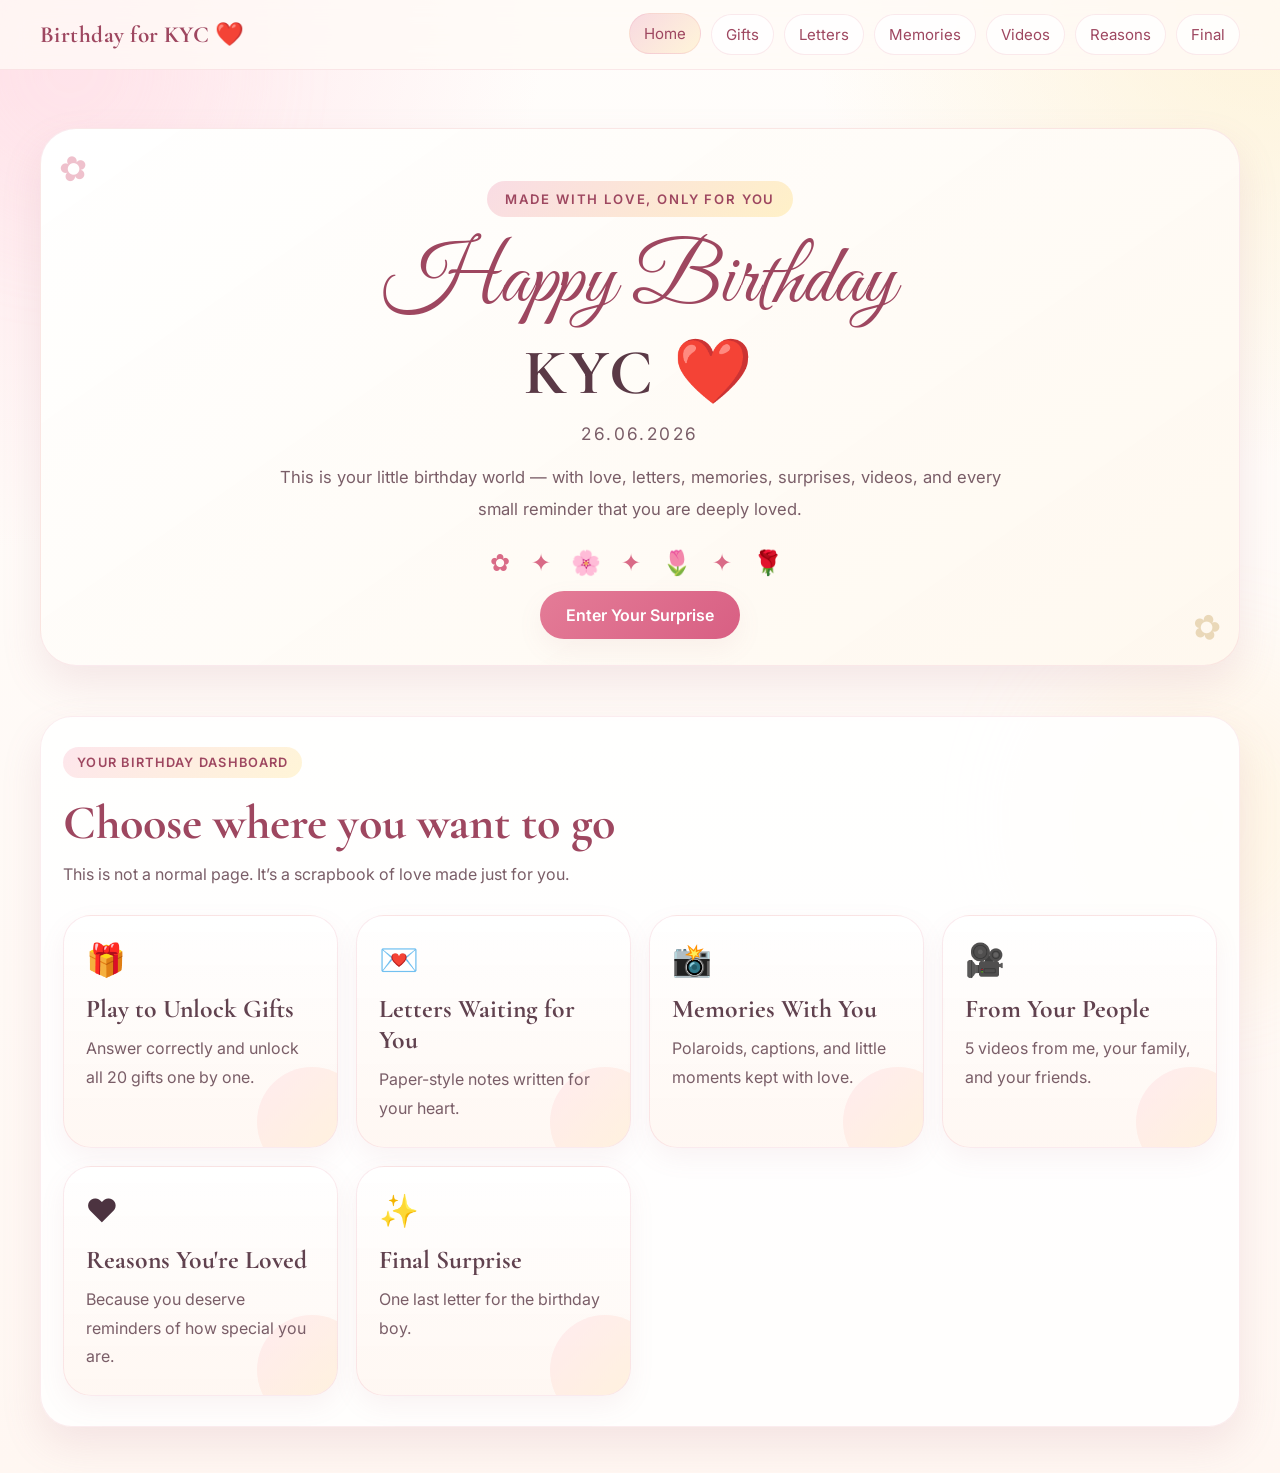
==== commit 595f373e: "Update index.html" ====
--- a/index.html
+++ b/index.html
@@ -3,307 +3,94 @@
 <head>
   <meta charset="UTF-8" />
   <meta name="viewport" content="width=device-width, initial-scale=1.0" />
-  <title>Happy Birthday ❤️</title>
+  <title>Happy Birthday KYC ❤️</title>
   <link rel="stylesheet" href="style.css" />
 </head>
 <body>
-  <div class="bg-glow"></div>
-  <div class="petals petals-left">🌹 ✦ 🌹 ✦ 🌹</div>
-  <div class="petals petals-right">✦ 🌹 ✦ 🌹 ✦</div>
-
-  <section class="hero" id="hero">
-    <div class="hero-card animate-in">
-      <div class="hero-flower tl">🌹</div>
-      <div class="hero-flower tr">🌹</div>
-      <p class="hero-tag">made with love, only for you</p>
-      <h1>HAPPY BIRTHDAY KYC ❤️</h1>
-      <p class="hero-date">26.06.2026</p>
-      <p class="hero-text">
-        A little world full of love, memories, letters, surprises, and reminders
-        that you are deeply, beautifully loved.
-      </p>
-      <button class="main-btn" onclick="enterWebsite()">Enter Your Surprise</button>
-    </div>
-  </section>
-
-  <section class="dashboard hidden" id="dashboard">
+  <div class="page-shell">
     <div class="topbar">
-      <div>
-        <h2>For The Birthday Boy ❤️</h2>
-        <p>Choose where you want to go.</p>
-      </div>
-      <button class="ghost-btn" onclick="goHome()">Back Home</button>
-    </div>
-
-    <div class="dashboard-grid">
-      <button class="dash-card" onclick="openSection('game')">
-        <div class="icon">🎁</div>
-        <h3>Play to Unlock Gifts</h3>
-        <p>Answer correctly and unlock all 20 gifts.</p>
-      </button>
-
-      <button class="dash-card" onclick="openSection('letters')">
-        <div class="icon">💌</div>
-        <h3>Letters Waiting for You</h3>
-        <p>Open little paper notes written just for you.</p>
-      </button>
-
-      <button class="dash-card" onclick="openSection('memories')">
-        <div class="icon">📸</div>
-        <h3>Memories With You</h3>
-        <p>Polaroids and moments I never want to forget.</p>
-      </button>
-
-      <button class="dash-card" onclick="openSection('videos')">
-        <div class="icon">🎥</div>
-        <h3>From Your People</h3>
-        <p>5 videos from me, family, and friends.</p>
-      </button>
-
-      <button class="dash-card" onclick="openSection('reasons')">
-        <div class="icon">❤️</div>
-        <h3>Reasons You're Loved</h3>
-        <p>Because the world should remind you more often.</p>
-      </button>
-
-      <button class="dash-card" onclick="openSection('final')">
-        <div class="icon">✨</div>
-        <h3>Final Surprise</h3>
-        <p>One last message for the most special person.</p>
-      </button>
-    </div>
-  </section>
-
-  <section class="panel hidden" id="gamePanel">
-    <div class="panel-wrap animate-up">
-      <div class="panel-top">
-        <h2>Play to Unlock Gifts 🎁</h2>
-        <button class="ghost-btn" onclick="closePanels()">Back to Menu</button>
-      </div>
-
-      <p class="panel-sub">Each correct answer unlocks the next gift. There are 20 gifts waiting.</p>
-
-      <div class="game-layout">
-        <div class="quiz-box">
-          <div id="progressText" class="progress-text">Question 1 of 20</div>
-          <h3 id="question">Loading question...</h3>
-          <div id="options" class="options"></div>
-          <button class="main-btn" onclick="checkAnswer()">Submit Answer</button>
-          <p id="result" class="result-text"></p>
-          <div id="giftReveal" class="gift-reveal hidden"></div>
-          <button id="nextBtn" class="secondary-btn hidden" onclick="nextQuestion()">Unlock Next Gift →</button>
-        </div>
-
-        <div class="celebration-box">
-          <h4>Celebration Corner ✨</h4>
-          <img
-            id="celebrationGif"
-            class="celebration-gif"
-            src="https://media.giphy.com/media/26u4cqiYI30juCOGY/giphy.gif"
-            alt="celebration gif"
-          />
-          <p>Correct answer = a celebration and your next gift.</p>
-        </div>
-      </div>
-
-      <div id="finalGameMessage" class="paper-note hidden">
-        <h3>All 20 Gifts Unlocked ❤️</h3>
-        <p>
-          You did it. I hope every gift made you feel a little more celebrated,
-          and a little more loved.
-        </p>
-      </div>
-    </div>
-  </section>
-
-  <section class="panel hidden" id="lettersPanel">
-    <div class="panel-wrap animate-up">
-      <div class="panel-top">
-        <h2>Letters Waiting for You 💌</h2>
-        <button class="ghost-btn" onclick="closePanels()">Back to Menu</button>
-      </div>
-
-      <div class="letters-board">
-        <div class="paper-letter" onclick="togglePaper(this)">
-          <div class="tape"></div>
-          <h3>Open when you miss me</h3>
-          <p class="hidden-paper">
-            No matter where you are, a part of my heart is always quietly with you.
-            You are never as far from me as you think.
-          </p>
-        </div>
-
-        <div class="paper-letter" onclick="togglePaper(this)">
-          <div class="tape"></div>
-          <h3>Open when you feel low</h3>
-          <p class="hidden-paper">
-            Bad days do not make you any less wonderful. They only make me want to
-            remind you more gently of how much you matter.
-          </p>
-        </div>
-
-        <div class="paper-letter" onclick="togglePaper(this)">
-          <div class="tape"></div>
-          <h3>Open when you need motivation</h3>
-          <p class="hidden-paper">
-            You have come so far already. You are capable of so much more than even
-            you give yourself credit for.
-          </p>
-        </div>
-
-        <div class="paper-letter" onclick="togglePaper(this)">
-          <div class="tape"></div>
-          <h3>Open when you want to smile</h3>
-          <p class="hidden-paper">
-            Think of our silly moments, our random talks, and all the little memories
-            that only make sense to us. There are many more waiting.
-          </p>
-        </div>
-
-        <div class="paper-letter" onclick="togglePaper(this)">
-          <div class="tape"></div>
-          <h3>Open when you need love</h3>
-          <p class="hidden-paper">
-            You are loved on your best days, your quiet days, your tired days, and all
-            the days in between. Always.
-          </p>
-        </div>
-
-        <div class="paper-letter" onclick="togglePaper(this)">
-          <div class="tape"></div>
-          <h3>Open when you doubt yourself</h3>
-          <p class="hidden-paper">
-            You are enough exactly as you are. You do not have to earn the love that
-            already belongs to you.
-          </p>
+      <div class="topbar-inner">
+        <div class="brand">Birthday for KYC ❤️</div>
+        <div class="nav">
+          <a class="active" href="index.html">Home</a>
+          <a href="gifts.html">Gifts</a>
+          <a href="letters.html">Letters</a>
+          <a href="memories.html">Memories</a>
+          <a href="videos.html">Videos</a>
+          <a href="reasons.html">Reasons</a>
+          <a href="final.html">Final</a>
         </div>
       </div>
     </div>
-  </section>
 
-  <section class="panel hidden" id="memoriesPanel">
-    <div class="panel-wrap animate-up">
-      <div class="panel-top">
-        <h2>Memories With You 📸</h2>
-        <button class="ghost-btn" onclick="closePanels()">Back to Menu</button>
-      </div>
-      <p class="panel-sub">Replace these with your real photos in the <b>photos</b> folder.</p>
-
-      <div class="polaroid-board">
-        <div class="polaroid rotate-left">
-          <img src="photos/pic1.jpg" alt="memory 1" />
-          <span>my favorite smile</span>
-        </div>
-        <div class="polaroid rotate-right">
-          <img src="photos/pic2.jpg" alt="memory 2" />
-          <span>you, being you</span>
-        </div>
-        <div class="polaroid rotate-left">
-          <img src="photos/pic3.jpg" alt="memory 3" />
-          <span>a soft little moment</span>
-        </div>
-        <div class="polaroid rotate-right">
-          <img src="photos/pic4.jpg" alt="memory 4" />
-          <span>one for the scrapbook</span>
-        </div>
-        <div class="polaroid rotate-left">
-          <img src="photos/pic5.jpg" alt="memory 5" />
-          <span>my heart likes this one</span>
-        </div>
-        <div class="polaroid rotate-right">
-          <img src="photos/pic6.jpg" alt="memory 6" />
-          <span>kept with love</span>
-        </div>
-        <div class="polaroid rotate-left">
-          <img src="photos/pic7.jpg" alt="memory 7" />
-          <span>our little memory</span>
-        </div>
-        <div class="polaroid rotate-right">
-          <img src="photos/pic8.jpg" alt="memory 8" />
-          <span>forever worth keeping</span>
+    <section class="hero">
+      <div class="container">
+        <div class="hero-card fade-up">
+          <span class="ribbon">made with love, only for you</span>
+          <h1 class="script-title">Happy Birthday</h1>
+          <div class="hero-name">KYC ❤️</div>
+          <div class="hero-date">26.06.2026</div>
+          <p class="hero-text">
+            This is your little birthday world — with love, letters, memories,
+            surprises, videos, and every small reminder that you are deeply loved.
+          </p>
+          <div class="flower-line floaty">✿ ✦ 🌸 ✦ 🌷 ✦ 🌹</div>
+          <div class="enter-row">
+            <a class="btn btn-primary" href="#dashboard">Enter Your Surprise</a>
+          </div>
         </div>
       </div>
-    </div>
-  </section>
+    </section>
 
-  <section class="panel hidden" id="videosPanel">
-    <div class="panel-wrap animate-up">
-      <div class="panel-top">
-        <h2>From Your People 🎥</h2>
-        <button class="ghost-btn" onclick="closePanels()">Back to Menu</button>
-      </div>
-      <p class="panel-sub">Add your 5 real videos in the <b>videos</b> folder.</p>
+    <section class="section" id="dashboard">
+      <div class="container">
+        <div class="section-card fade-up">
+          <span class="section-badge">your birthday dashboard</span>
+          <h2 class="section-title">Choose where you want to go</h2>
+          <p class="section-subtitle">
+            This is not a normal page. It’s a scrapbook of love made just for you.
+          </p>
 
-      <div class="video-grid">
-        <div class="video-card">
-          <h3>From Me ❤️</h3>
-          <video controls><source src="videos/video1.mp4" type="video/mp4" /></video>
-        </div>
-        <div class="video-card">
-          <h3>From Family 1</h3>
-          <video controls><source src="videos/video2.mp4" type="video/mp4" /></video>
-        </div>
-        <div class="video-card">
-          <h3>From Family 2</h3>
-          <video controls><source src="videos/video3.mp4" type="video/mp4" /></video>
-        </div>
-        <div class="video-card">
-          <h3>From Friend 1</h3>
-          <video controls><source src="videos/video4.mp4" type="video/mp4" /></video>
-        </div>
-        <div class="video-card">
-          <h3>From Friend 2</h3>
-          <video controls><source src="videos/video5.mp4" type="video/mp4" /></video>
+          <div class="dashboard-grid">
+            <a class="dashboard-card" href="gifts.html">
+              <div class="dashboard-icon">🎁</div>
+              <h3>Play to Unlock Gifts</h3>
+              <p>Answer correctly and unlock all 20 gifts one by one.</p>
+            </a>
+
+            <a class="dashboard-card" href="letters.html">
+              <div class="dashboard-icon">💌</div>
+              <h3>Letters Waiting for You</h3>
+              <p>Paper-style notes written for your heart.</p>
+            </a>
+
+            <a class="dashboard-card" href="memories.html">
+              <div class="dashboard-icon">📸</div>
+              <h3>Memories With You</h3>
+              <p>Polaroids, captions, and little moments kept with love.</p>
+            </a>
+
+            <a class="dashboard-card" href="videos.html">
+              <div class="dashboard-icon">🎥</div>
+              <h3>From Your People</h3>
+              <p>5 videos from me, your family, and your friends.</p>
+            </a>
+
+            <a class="dashboard-card" href="reasons.html">
+              <div class="dashboard-icon">❤️</div>
+              <h3>Reasons You're Loved</h3>
+              <p>Because you deserve reminders of how special you are.</p>
+            </a>
+
+            <a class="dashboard-card" href="final.html">
+              <div class="dashboard-icon">✨</div>
+              <h3>Final Surprise</h3>
+              <p>One last letter for the birthday boy.</p>
+            </a>
+          </div>
         </div>
       </div>
-    </div>
-  </section>
-
-  <section class="panel hidden" id="reasonsPanel">
-    <div class="panel-wrap animate-up">
-      <div class="panel-top">
-        <h2>Reasons You're Loved ❤️</h2>
-        <button class="ghost-btn" onclick="closePanels()">Back to Menu</button>
-      </div>
-
-      <div class="reasons-grid">
-        <div class="reason-card">You are loved because your presence feels like home.</div>
-        <div class="reason-card">You are loved because you make people feel safe.</div>
-        <div class="reason-card">You are loved because your smile softens hard days.</div>
-        <div class="reason-card">You are loved because you care deeply, even in little things.</div>
-        <div class="reason-card">You are loved because your laugh makes moments lighter.</div>
-        <div class="reason-card">You are loved because your heart is rare.</div>
-        <div class="reason-card">You are loved because you stay strong in difficult times.</div>
-        <div class="reason-card">You are loved because being you is already enough.</div>
-      </div>
-    </div>
-  </section>
-
-  <section class="panel hidden" id="finalPanel">
-    <div class="panel-wrap animate-up">
-      <div class="panel-top">
-        <h2>Final Surprise ✨</h2>
-        <button class="ghost-btn" onclick="closePanels()">Back to Menu</button>
-      </div>
-
-      <div class="paper-note final-paper">
-        <h3>One Last Thing...</h3>
-        <p>
-          Happy Birthday, my love.
-          <br /><br />
-          I hope this little website made you smile, laugh, feel shy, and most of all,
-          feel loved.
-          <br /><br />
-          You are one of the most beautiful parts of my world, and I hope today reminds
-          you of just how special you are.
-          <br /><br />
-          No matter how many gifts you open, the biggest truth stays the same:
-          <b>you are so deeply loved.</b>
-        </p>
-      </div>
-    </div>
-  </section>
-
-  <script src="script.js"></script>
+    </section>
+  </div>
 </body>
 </html>
--- a/style.css
+++ b/style.css
@@ -1,255 +1,672 @@
+@import url('https://fonts.googleapis.com/css2?family=Cormorant+Garamond:wght@500;600;700&family=Great+Vibes&family=Inter:wght@400;500;600&display=swap');
+
+:root {
+  --bg: #fffaf6;
+  --bg-soft: #fff3f0;
+  --paper: #fff8ec;
+  --paper-2: #f7ead0;
+  --rose: #d96b87;
+  --rose-dark: #9e4760;
+  --pink: #f7d8df;
+  --gold: #c9a45f;
+  --gold-soft: #ead8a9;
+  --text: #4c3340;
+  --muted: #7a5e68;
+  --white: #ffffff;
+  --shadow: 0 18px 40px rgba(176, 110, 132, 0.14);
+  --shadow-soft: 0 10px 26px rgba(176, 110, 132, 0.08);
+  --radius-xl: 32px;
+  --radius-lg: 24px;
+  --radius-md: 18px;
+}
+
 * {
   box-sizing: border-box;
 }
 
+html {
+  scroll-behavior: smooth;
+}
+
 body {
   margin: 0;
-  font-family: "Georgia", "Times New Roman", serif;
-  background: #050505;
-  color: #f6eaea;
-}
-
-.background-glow {
+  color: var(--text);
+  font-family: 'Inter', sans-serif;
+  background:
+    radial-gradient(circle at top left, rgba(255, 213, 224, 0.65), transparent 28%),
+    radial-gradient(circle at top right, rgba(252, 233, 183, 0.5), transparent 24%),
+    linear-gradient(180deg, #fffdfb 0%, #fff7f2 100%);
+  min-height: 100vh;
+  overflow-x: hidden;
+}
+
+body::before,
+body::after {
+  content: "";
   position: fixed;
-  inset: 0;
-  background:
-    radial-gradient(circle at top, rgba(180, 0, 40, 0.18), transparent 35%),
-    radial-gradient(circle at bottom, rgba(255, 0, 60, 0.12), transparent 30%);
+  inset: auto;
+  width: 300px;
+  height: 300px;
+  border-radius: 50%;
+  filter: blur(60px);
+  opacity: 0.22;
   pointer-events: none;
   z-index: 0;
 }
 
-.hero {
-  padding: 42px 16px 24px;
-  text-align: center;
+body::before {
+  top: -80px;
+  left: -80px;
+  background: #ffd6e2;
+}
+
+body::after {
+  right: -70px;
+  bottom: -70px;
+  background: #ffeab3;
+}
+
+a {
+  color: inherit;
+  text-decoration: none;
+}
+
+.page-shell {
   position: relative;
   z-index: 1;
 }
 
-.hero-box {
-  max-width: 760px;
-  margin: 0 auto;
-  padding: 26px 20px;
-  background: linear-gradient(180deg, rgba(20,20,20,0.95), rgba(10,10,10,0.95));
-  border: 1px solid rgba(255, 60, 100, 0.22);
-  border-radius: 24px;
-  box-shadow: 0 12px 30px rgba(0,0,0,0.35);
-}
-
-.mini-tag {
-  color: #ff8ba0;
-  text-transform: uppercase;
-  letter-spacing: 2px;
-  font-size: 11px;
-  margin-bottom: 10px;
-}
-
-.hero h1 {
-  font-size: 2.3rem;
-  margin: 0;
-  color: #ffffff;
-}
-
-.hero-date {
-  color: #ff9faf;
-  margin-top: 10px;
-  font-size: 1rem;
-  letter-spacing: 1px;
-}
-
-.hero-text {
-  margin-top: 14px;
-  color: #decaca;
-  line-height: 1.7;
-}
-
-.menu {
+.topbar {
   position: sticky;
   top: 0;
-  z-index: 5;
+  z-index: 30;
+  backdrop-filter: blur(14px);
+  background: rgba(255, 250, 246, 0.78);
+  border-bottom: 1px solid rgba(217, 107, 135, 0.14);
+}
+
+.topbar-inner {
+  width: min(1200px, calc(100% - 28px));
+  margin: 0 auto;
+  padding: 14px 0;
   display: flex;
+  gap: 14px;
+  align-items: center;
+  justify-content: space-between;
+}
+
+.brand {
+  font-family: 'Cormorant Garamond', serif;
+  font-size: 1.45rem;
+  font-weight: 700;
+  color: var(--rose-dark);
+  letter-spacing: 0.02em;
+}
+
+.nav {
+  display: flex;
+  flex-wrap: wrap;
   gap: 10px;
-  overflow-x: auto;
-  padding: 14px 14px 10px;
-  background: rgba(5,5,5,0.95);
-  border-top: 1px solid rgba(255, 60, 100, 0.1);
-  border-bottom: 1px solid rgba(255, 60, 100, 0.1);
-}
-
-.menu-btn {
-  white-space: nowrap;
-  border: 1px solid rgba(255, 70, 100, 0.22);
-  background: #111;
-  color: #f3dede;
+  justify-content: flex-end;
+}
+
+.nav a {
+  padding: 10px 14px;
   border-radius: 999px;
-  padding: 10px 16px;
+  background: rgba(255,255,255,0.72);
+  border: 1px solid rgba(217, 107, 135, 0.14);
+  color: var(--rose-dark);
+  font-size: 0.94rem;
+  transition: 0.2s ease;
+}
+
+.nav a:hover,
+.nav a.active {
+  background: linear-gradient(135deg, #f8d9e1, #fff5d9);
+  transform: translateY(-1px);
+}
+
+.container {
+  width: min(1200px, calc(100% - 28px));
+  margin: 0 auto;
+}
+
+.hero {
+  padding: 58px 0 30px;
+}
+
+.hero-card {
+  position: relative;
+  overflow: hidden;
+  border-radius: 36px;
+  background:
+    linear-gradient(145deg, rgba(255,255,255,0.92), rgba(255,248,238,0.95)),
+    var(--white);
+  box-shadow: var(--shadow);
+  border: 1px solid rgba(217, 107, 135, 0.14);
+  padding: 52px 28px 40px;
+  text-align: center;
+}
+
+.hero-card::before {
+  content: "✿";
+  position: absolute;
+  top: 18px;
+  left: 18px;
+  font-size: 34px;
+  color: rgba(217, 107, 135, 0.42);
+  transform: rotate(-12deg);
+}
+
+.hero-card::after {
+  content: "✿";
+  position: absolute;
+  bottom: 18px;
+  right: 18px;
+  font-size: 34px;
+  color: rgba(201, 164, 95, 0.38);
+  transform: rotate(14deg);
+}
+
+.ribbon {
+  display: inline-block;
+  padding: 10px 18px;
+  border-radius: 999px;
+  background: linear-gradient(135deg, #f9dce4, #fff1c8);
+  color: var(--rose-dark);
+  font-size: 0.82rem;
+  font-weight: 600;
+  letter-spacing: 0.14em;
+  text-transform: uppercase;
+}
+
+.script-title {
+  margin: 22px 0 8px;
+  font-family: 'Great Vibes', cursive;
+  font-size: clamp(3rem, 8vw, 5.2rem);
+  color: var(--rose-dark);
+  line-height: 1.05;
+  font-weight: 400;
+}
+
+.hero-name {
+  margin: 6px 0 0;
+  font-family: 'Cormorant Garamond', serif;
+  font-size: clamp(2.2rem, 6vw, 4rem);
+  font-weight: 700;
+  letter-spacing: 0.04em;
+  color: #5a3946;
+}
+
+.hero-date {
+  margin-top: 12px;
+  font-size: 1.08rem;
+  color: var(--muted);
+  letter-spacing: 0.14em;
+}
+
+.hero-text {
+  max-width: 760px;
+  margin: 18px auto 0;
+  line-height: 1.9;
+  font-size: 1.04rem;
+  color: var(--muted);
+}
+
+.flower-line {
+  margin-top: 22px;
+  color: var(--rose);
+  font-size: 1.5rem;
+  letter-spacing: 0.45rem;
+}
+
+.enter-row {
+  margin-top: 28px;
+}
+
+.btn {
+  border: none;
+  border-radius: 999px;
+  padding: 14px 26px;
+  font-size: 1rem;
+  font-weight: 600;
   cursor: pointer;
-}
-
-.menu-btn.active {
-  background: linear-gradient(135deg, #7a0019, #c80f3d);
-  color: #fff;
-}
-
-.main-wrap {
-  position: relative;
-  z-index: 1;
-  width: min(1100px, calc(100% - 24px));
-  margin: 18px auto 40px;
-}
-
-.content-section {
-  display: none;
-}
-
-.content-section.show {
-  display: block;
-}
-
-.card {
-  background: linear-gradient(180deg, rgba(20,20,20,0.96), rgba(12,12,12,0.96));
-  border: 1px solid rgba(255, 60, 100, 0.22);
-  border-radius: 26px;
-  padding: 26px 18px;
-  margin-bottom: 18px;
-  box-shadow: 0 12px 34px rgba(0,0,0,0.32);
-}
-
-.section-label {
+  transition: 0.22s ease;
+  box-shadow: var(--shadow-soft);
+}
+
+.btn-primary {
+  color: var(--white);
+  background: linear-gradient(135deg, #e47c97, #d85f83);
+}
+
+.btn-primary:hover {
+  transform: translateY(-2px);
+}
+
+.btn-secondary {
+  color: var(--rose-dark);
+  background: linear-gradient(135deg, #fff0c8, #f9dce4);
+}
+
+.btn-secondary:hover {
+  transform: translateY(-2px);
+}
+
+.section {
+  padding: 20px 0 46px;
+}
+
+.section-card {
+  background: rgba(255,255,255,0.84);
+  border-radius: var(--radius-xl);
+  box-shadow: var(--shadow);
+  border: 1px solid rgba(217, 107, 135, 0.12);
+  padding: 30px 22px;
+}
+
+.section-badge {
   display: inline-block;
-  padding: 7px 12px;
+  padding: 8px 14px;
   border-radius: 999px;
-  background: rgba(190, 20, 55, 0.16);
-  color: #ff8ea2;
-  letter-spacing: 2px;
+  background: linear-gradient(135deg, #fde6ec, #fff5d7);
+  color: var(--rose-dark);
+  font-size: 0.8rem;
+  font-weight: 600;
+  letter-spacing: 0.1em;
   text-transform: uppercase;
-  font-size: 11px;
-  margin-bottom: 10px;
-}
-
-.card h2 {
-  margin-top: 0;
-  color: #fff;
-  font-size: 1.8rem;
-}
-
-.long-text,
-.small-note {
-  color: #decaca;
-  line-height: 1.8;
-}
-
-.home-grid {
-  display: grid;
-  grid-template-columns: repeat(auto-fit, minmax(220px, 1fr));
-  gap: 16px;
-}
-
-.small-card {
-  background: rgba(255,255,255,0.03);
-  border: 1px solid rgba(255, 70, 100, 0.2);
-  border-radius: 18px;
-  padding: 18px;
-}
-
-.small-card h3 {
-  margin-top: 0;
-  color: #ffb0bf;
-}
-
-.reasons-grid {
-  display: grid;
-  grid-template-columns: repeat(auto-fit, minmax(220px, 1fr));
-  gap: 14px;
-  margin-top: 18px;
-}
-
-.reason-box {
-  background: linear-gradient(180deg, rgba(120,0,20,0.18), rgba(255,0,60,0.08));
-  border: 1px solid rgba(255, 80, 110, 0.2);
-  border-radius: 18px;
-  padding: 16px;
-  line-height: 1.7;
-}
-
-.gallery {
-  display: grid;
-  grid-template-columns: repeat(auto-fit, minmax(170px, 1fr));
-  gap: 14px;
-  margin-top: 18px;
-}
-
-.gallery img {
-  width: 100%;
-  height: 230px;
-  object-fit: cover;
-  border-radius: 16px;
-  border: 1px solid rgba(255, 70, 100, 0.2);
-}
-
-.video-grid {
+}
+
+.section-title {
+  margin: 16px 0 8px;
+  font-family: 'Cormorant Garamond', serif;
+  font-size: clamp(2rem, 4vw, 3rem);
+  color: var(--rose-dark);
+}
+
+.section-subtitle {
+  margin: 0;
+  color: var(--muted);
+  line-height: 1.85;
+}
+
+.dashboard-grid {
+  margin-top: 26px;
   display: grid;
   grid-template-columns: repeat(auto-fit, minmax(240px, 1fr));
-  gap: 16px;
-  margin-top: 18px;
+  gap: 18px;
+}
+
+.dashboard-card {
+  position: relative;
+  overflow: hidden;
+  background: linear-gradient(180deg, rgba(255,255,255,0.92), rgba(255,247,242,0.95));
+  border: 1px solid rgba(217, 107, 135, 0.14);
+  border-radius: 28px;
+  padding: 24px 22px;
+  min-height: 220px;
+  box-shadow: var(--shadow-soft);
+  transition: 0.22s ease;
+}
+
+.dashboard-card:hover {
+  transform: translateY(-4px) scale(1.01);
+}
+
+.dashboard-card::after {
+  content: "";
+  position: absolute;
+  right: -30px;
+  bottom: -30px;
+  width: 110px;
+  height: 110px;
+  border-radius: 50%;
+  background: linear-gradient(135deg, rgba(255, 225, 233, 0.6), rgba(255, 241, 198, 0.58));
+}
+
+.dashboard-icon {
+  position: relative;
+  z-index: 1;
+  font-size: 2rem;
+}
+
+.dashboard-card h3 {
+  position: relative;
+  z-index: 1;
+  margin: 14px 0 10px;
+  font-family: 'Cormorant Garamond', serif;
+  font-size: 1.6rem;
+  color: #61424f;
+}
+
+.dashboard-card p {
+  position: relative;
+  z-index: 1;
+  margin: 0;
+  color: var(--muted);
+  line-height: 1.8;
+}
+
+.paper-grid {
+  margin-top: 22px;
+  display: grid;
+  grid-template-columns: repeat(auto-fit, minmax(240px, 1fr));
+  gap: 22px;
+}
+
+.paper-note {
+  position: relative;
+  min-height: 240px;
+  padding: 28px 18px 18px;
+  background:
+    linear-gradient(180deg, rgba(255,248,228,0.98), rgba(247,235,208,0.98));
+  border-radius: 12px;
+  color: #59442d;
+  box-shadow: 0 14px 28px rgba(106, 78, 47, 0.12);
+  transform: rotate(-1.5deg);
+}
+
+.paper-note:nth-child(even) {
+  transform: rotate(1.6deg);
+}
+
+.paper-note::before {
+  content: "";
+  position: absolute;
+  top: -10px;
+  left: 50%;
+  transform: translateX(-50%) rotate(-4deg);
+  width: 86px;
+  height: 24px;
+  background: rgba(255,255,255,0.45);
+  border: 1px solid rgba(220,220,220,0.68);
+}
+
+.paper-note h3 {
+  margin: 0 0 12px;
+  font-family: 'Great Vibes', cursive;
+  font-size: 2rem;
+  color: #b56444;
+  font-weight: 400;
+}
+
+.paper-note p {
+  margin: 0;
+  line-height: 1.9;
+}
+
+.polaroid-grid {
+  margin-top: 24px;
+  display: grid;
+  grid-template-columns: repeat(auto-fit, minmax(185px, 1fr));
+  gap: 24px;
+}
+
+.polaroid {
+  background: white;
+  padding: 12px 12px 18px;
+  border-radius: 8px;
+  box-shadow: 0 16px 26px rgba(91, 67, 78, 0.14);
+  text-align: center;
+  transition: 0.2s ease;
+}
+
+.polaroid:hover {
+  transform: translateY(-3px) rotate(0deg) !important;
+}
+
+.polaroid-left {
+  transform: rotate(-3deg);
+}
+
+.polaroid-right {
+  transform: rotate(3deg);
+}
+
+.polaroid img {
+  width: 100%;
+  height: 235px;
+  object-fit: cover;
+  border-radius: 4px;
+}
+
+.polaroid span {
+  display: block;
+  margin-top: 12px;
+  font-family: 'Great Vibes', cursive;
+  font-size: 1.6rem;
+  color: #7b5c68;
+}
+
+.video-grid {
+  margin-top: 22px;
+  display: grid;
+  grid-template-columns: repeat(auto-fit, minmax(260px, 1fr));
+  gap: 18px;
 }
 
 .video-card {
-  background: rgba(255,255,255,0.03);
-  border: 1px solid rgba(255, 70, 100, 0.2);
-  border-radius: 18px;
-  padding: 14px;
+  border-radius: 24px;
+  padding: 18px;
+  background: linear-gradient(180deg, rgba(255,255,255,0.95), rgba(255,247,241,0.95));
+  border: 1px solid rgba(217, 107, 135, 0.12);
+  box-shadow: var(--shadow-soft);
 }
 
 .video-card h3 {
-  margin-top: 0;
-  color: #ffb0bf;
+  margin: 0 0 12px;
+  font-family: 'Cormorant Garamond', serif;
+  font-size: 1.55rem;
+  color: #5d404c;
 }
 
 .video-card video {
   width: 100%;
-  border-radius: 12px;
+  border-radius: 16px;
   background: #000;
 }
 
-.progress-text {
-  color: #ff9faf;
-  margin-bottom: 16px;
-}
-
-.question-box {
-  margin-top: 16px;
-}
-
-#question {
-  color: #fff;
-  font-size: 1.25rem;
-  line-height: 1.6;
+.reason-grid {
+  margin-top: 22px;
+  display: grid;
+  grid-template-columns: repeat(auto-fit, minmax(230px, 1fr));
+  gap: 18px;
+}
+
+.reason-card {
+  padding: 20px;
+  border-radius: 24px;
+  background: linear-gradient(135deg, #fff5f7, #fff7e6);
+  border: 1px solid rgba(217, 107, 135, 0.14);
+  box-shadow: var(--shadow-soft);
+  line-height: 1.85;
+  color: #5b404b;
+}
+
+.reason-card::before {
+  content: "♥";
+  display: block;
+  margin-bottom: 8px;
+  font-size: 1rem;
+  color: var(--rose);
+}
+
+.quiz-wrap {
+  margin-top: 22px;
+  display: grid;
+  grid-template-columns: 1.15fr 0.85fr;
+  gap: 20px;
+}
+
+.quiz-box,
+.side-box {
+  background: linear-gradient(180deg, rgba(255,255,255,0.95), rgba(255,247,241,0.95));
+  border: 1px solid rgba(217, 107, 135, 0.12);
+  box-shadow: var(--shadow-soft);
+  border-radius: 24px;
+  padding: 20px;
+}
+
+.progress {
+  color: var(--rose-dark);
+  font-weight: 600;
+  margin-bottom: 10px;
+}
+
+.question {
+  margin: 0;
+  font-size: 1.15rem;
+  line-height: 1.8;
+  color: #503640;
 }
 
 .options {
+  margin-top: 18px;
   display: grid;
   gap: 12px;
-  margin-top: 18px;
 }
 
 .option-btn {
   width: 100%;
-  background: #111;
-  color: #f6e8e8;
-  border: 1px solid rgba(255, 80, 110, 0.2);
+  text-align: left;
+  border: 1px solid rgba(217, 107, 135, 0.18);
+  border-radius: 16px;
+  background: white;
+  padding: 14px;
+  font-size: 1rem;
+  color: #5a404a;
+  cursor: pointer;
+  transition: 0.2s ease;
+}
+
+.option-btn:hover {
+  transform: translateY(-1px);
+}
+
+.option-btn.selected {
+  border: 2px solid var(--rose);
+  background: linear-gradient(135deg, #ffe8ee, #fff8df);
+}
+
+.result {
+  min-height: 28px;
+  margin-top: 16px;
+  font-weight: 600;
+}
+
+.gift-box {
+  margin-top: 14px;
+  padding: 18px;
+  border-radius: 20px;
+  border: 1px dashed var(--rose);
+  background: linear-gradient(135deg, #fff1f5, #fff7e6);
+}
+
+.gift-big {
+  font-family: 'Cormorant Garamond', serif;
+  font-size: 2.8rem;
+  font-weight: 700;
+  color: var(--rose-dark);
+  margin: 6px 0;
+}
+
+.celebration-img {
+  width: 100%;
+  border-radius: 18px;
+  height: 280px;
+  object-fit: cover;
+  background: #fff4ee;
+}
+
+.side-box h3 {
+  margin: 0 0 12px;
+  font-family: 'Cormorant Garamond', serif;
+  font-size: 1.7rem;
+  color: #5a404b;
+}
+
+.side-box p {
+  color: var(--muted);
+  line-height: 1.8;
+}
+
+.final-letter {
+  max-width: 760px;
+  margin: 24px auto 0;
+  padding: 34px 24px;
   border-radius: 14px;
-  padding: 14px;
-  text-align: left;
-  cursor: pointer;
-}
-
-.option-btn.selected {
-  background: linear-gradient(135deg, #6b0017, #b40d34);
-  border: 1px solid rgba(255, 120, 145, 0.7);
-}
-
-.main-btn,
-.next-btn,
-.letter-btn {
-  border: none
+  background: linear-gradient(180deg, rgba(255,248,228,0.99), rgba(247,235,208,0.99));
+  color: #5b4330;
+  box-shadow: 0 18px 36px rgba(106, 78, 47, 0.12);
+  position: relative;
+}
+
+.final-letter::before {
+  content: "";
+  position: absolute;
+  top: -10px;
+  left: 50%;
+  transform: translateX(-50%);
+  width: 94px;
+  height: 24px;
+  background: rgba(255,255,255,0.5);
+  border: 1px solid rgba(220,220,220,0.68);
+}
+
+.final-letter h3 {
+  margin-top: 0;
+  font-family: 'Great Vibes', cursive;
+  font-size: 2.4rem;
+  color: #b56444;
+  font-weight: 400;
+}
+
+.final-letter p {
+  margin: 0;
+  line-height: 2;
+}
+
+.fade-up {
+  animation: fadeUp 0.7s ease both;
+}
+
+.floaty {
+  animation: floaty 4.5s ease-in-out infinite;
+}
+
+@keyframes fadeUp {
+  from {
+    opacity: 0;
+    transform: translateY(16px);
+  }
+  to {
+    opacity: 1;
+    transform: translateY(0);
+  }
+}
+
+@keyframes floaty {
+  0%,100% { transform: translateY(0px); }
+  50% { transform: translateY(-7px); }
+}
+
+@media (max-width: 900px) {
+  .quiz-wrap {
+    grid-template-columns: 1fr;
+  }
+}
+
+@media (max-width: 720px) {
+  .topbar-inner {
+    align-items: flex-start;
+    flex-direction: column;
+  }
+
+  .hero-card {
+    padding: 42px 18px 34px;
+  }
+
+  .section-card {
+    padding: 24px 16px;
+  }
+}
